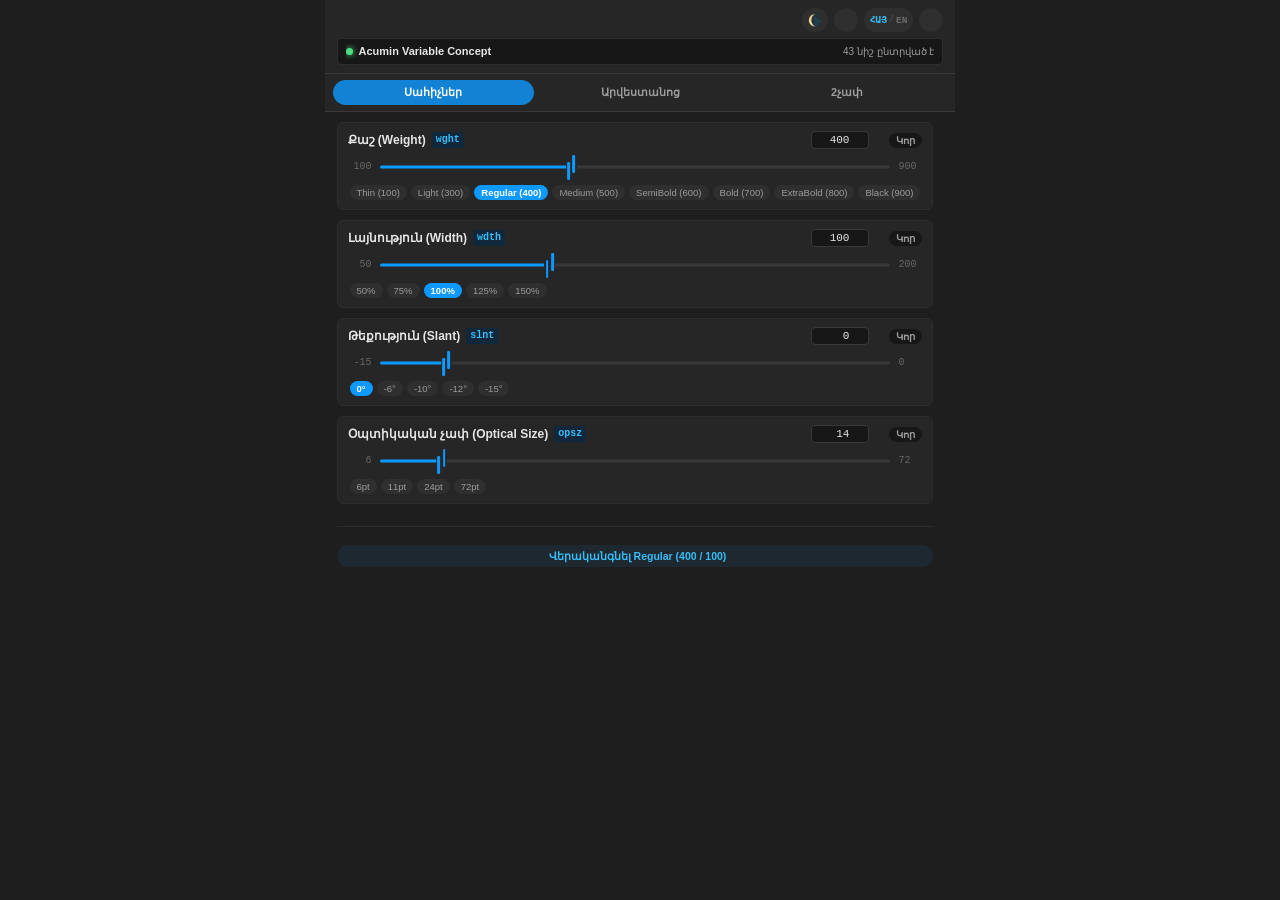
==== index.html @ 8e74906f "feat(header, shutters): remove Variable Controller title and badge, add smooth checkbox shutter hidi" ====
<!DOCTYPE html>
<html lang="en">
<head>
    <meta charset="UTF-8">
    <meta name="viewport" content="width=device-width, initial-scale=1.0">
    <title>Variable Font &amp; Design Space Controller</title>
    <!-- HD Icons Stylesheet -->
    <link rel="stylesheet" href="https://api.hakobian.am/libs/v1/icons/style.css">
    <!-- Components Design System Stylesheet (https://api.hakobian.am/libs/v1/components/style.css) -->
    <link rel="stylesheet" href="https://api.hakobian.am/libs/v1/components/style.css">
    <link rel="stylesheet" href="css/components.css">
    <link rel="stylesheet" href="css/styles.css">
    <link rel="stylesheet" href="css/figma-theme.css">
</head>
<body>
    <div class="app-container">
        <!-- Panel Header & Active Selection Strip -->
        <header class="panel-header">
            <div class="header-top-row">
                <div class="header-actions">
                    <button type="button" id="btn-window-menu" class="btn-window-menu" style="display:none;" title="Կառավարել փեղկերը / Manage Shutters">
                        <span id="window-menu-text">Փեղկեր</span>
                    </button>
                    <!-- Window Panels Dropdown -->
                    <div id="window-menu-dropdown" class="window-menu-dropdown" style="display:none;">
                        <div class="window-menu-header">
                            <span id="window-menu-heading">Փեղկեր</span>
                        </div>
                        <div class="window-menu-items" id="window-menu-items"></div>
                        <div class="window-menu-footer">
                            <button type="button" id="btn-restart-tour" class="btn-restart-tour"><i class="hd-icon hd-icon-info"></i> Ուսուցում</button>
                            <button type="button" id="btn-reset-layout" class="btn-reset-layout"><i class="hd-icon hd-icon-undo-arrow"></i> Վերականգնել Դիրքերը</button>
                        </div>
                    </div>
                    <button type="button" id="btn-theme-toggle" class="btn-theme-toggle" title="Փոխել ոճը (Սև/Սպիտակ/Auto) / Switch Theme">
                        <span class="theme-opt-icon"><i class="hd-icon hd-icon-eye"></i></span>
                    </button>
                    <button type="button" id="btn-header-update" class="btn-icon" title="Check for Updates (GitHub)">
                        <i class="hd-icon hd-icon-download"></i>
                        <span id="update-nav-badge" class="update-nav-badge" style="display:none;"></span>
                    </button>
                    <button type="button" id="btn-lang-toggle" class="btn-lang-toggle" title="Փոխել լեզուն / Switch Language">
                        <span class="lang-opt" id="lang-opt-hy">ՀԱՅ</span>
                        <span class="lang-sep">/</span>
                        <span class="lang-opt" id="lang-opt-en">EN</span>
                    </button>
                    <button type="button" id="btn-sync-selection" class="btn-icon" title="Refresh Selection from Illustrator">
                        <i class="hd-icon hd-icon-redo-arrow"></i>
                    </button>
                </div>
            </div>
            <div class="selection-status-strip">
                <div class="status-left">
                    <span id="status-indicator" class="status-dot"></span>
                    <span id="selection-name" class="selection-name">Acumin Variable Concept</span>
                </div>
                <span id="selection-meta" class="selection-meta">1 Text Frame (16 Chars)</span>
            </div>
        </header>

        <!-- Mode Navigation Tabs -->
        <nav class="mode-tabs" id="mode-tabs">
            <div class="tab-indicator-pill" id="tab-indicator-pill"></div>
            <button type="button" class="tab-btn active" data-mode="slider" id="tab-btn-slider">Սահիչներ</button>
            <button type="button" class="tab-btn" data-mode="graph" id="tab-btn-graph">Արվեստանոց</button>
            <button type="button" class="tab-btn" data-mode="designSpace" id="tab-btn-designSpace">2չափ</button>
        </nav>

        <!-- Modes Viewport -->
        <main class="modes-viewport">
            <!-- Mode 1: Sliders Pane with Inline Individual Curves -->
            <section id="pane-slider" class="mode-pane active">
                <div id="slider-controls-container"></div>
            </section>

            <!-- Mode 2: Dedicated Graph Studio Pane -->
            <section id="pane-graph" class="mode-pane">
                <div id="graph-controls-container"></div>
            </section>

            <!-- Mode 3: 2D Design Space Pane -->
            <section id="pane-design-space" class="mode-pane">
                <div id="design-space-container"></div>
            </section>
        </main>
    </div>

    <!-- Reusable Confirmation Dialog Modal -->
    <div id="app-modal-overlay" class="app-modal-overlay" style="display:none;">
        <div class="app-modal-dialog">
            <div class="app-modal-header">
                <span id="app-modal-title" class="app-modal-title">Confirm</span>
                <button type="button" id="app-modal-close" class="app-modal-close-btn"><i class="hd-icon hd-icon-close"></i></button>
            </div>
            <div class="app-modal-body">
                <p id="app-modal-message" class="app-modal-message"></p>
            </div>
            <div class="app-modal-footer">
                <button type="button" id="app-modal-cancel" class="btn-modal-cancel">Cancel</button>
                <button type="button" id="app-modal-confirm" class="btn-modal-confirm">Delete</button>
            </div>
        </div>
    </div>

    <!-- GitHub Update Modal Dialog -->
    <div id="update-modal-overlay" class="app-modal-overlay" style="display:none;">
        <div class="app-modal-dialog update-modal-dialog">
            <div class="app-modal-header">
                <div class="modal-title-wrap">
                    <i class="hd-icon hd-icon-download"></i>
                    <span id="update-modal-title" class="app-modal-title">Խրվակի Թարմացումներ</span>
                </div>
                <button type="button" id="btn-update-modal-close" class="app-modal-close-btn" title="Փակել"><i class="hd-icon hd-icon-close"></i></button>
            </div>
            <div class="app-modal-body">
                <div class="update-version-row">
                    <div class="version-block">
                        <span class="version-label" id="lbl-update-current">Ընթացիկ՝</span>
                        <span class="version-badge current-ver" id="update-current-version-badge">v2.1.0</span>
                    </div>
                    <div class="version-block">
                        <span class="version-label" id="lbl-update-latest">Վերջինը՝</span>
                        <span class="version-badge latest-ver" id="update-latest-version-badge">Ստուգվում է...</span>
                    </div>
                </div>

                <div id="update-status-msg" class="update-status-msg">
                    <span>Ստուգվում են թարմացումները...</span>
                </div>

                <div id="update-release-notes" class="update-release-notes" style="display:none;"></div>
            </div>
            <div class="app-modal-footer">
                <div id="update-actions-container" class="update-actions-container"></div>
            </div>
        </div>
    </div>

    <!-- Studio First-Time Welcome Modal -->
    <div id="studio-welcome-overlay" class="studio-welcome-overlay" style="display:none;">
        <div class="studio-welcome-card">
            <button type="button" id="btn-welcome-close" class="welcome-close-btn" title="Փակել"><i class="hd-icon hd-icon-close"></i></button>
            <div class="welcome-badge-icon"><i class="hd-icon hd-icon-star"></i></div>
            <h2 id="studio-welcome-title" class="welcome-title">Բարի գալուստ Արվեստանոց</h2>
            <p id="studio-welcome-desc" class="welcome-description">
                Այստեղ կարող եք ստեղծել և կառավարել տառատեսակի բազմառանցքային կորեր, բաշխել փոփոխականությունը տառերի կամ առարկաների վրա, ստեղծել preset-ներ և պանակներ։
            </p>
            <div class="welcome-actions">
                <button type="button" id="btn-welcome-start-tour" class="btn-welcome-primary"><i class="hd-icon hd-icon-check"></i> <span id="welcome-start-tour-text">Սկսել ուսուցումը</span></button>
                <button type="button" id="btn-welcome-start-without-tour" class="btn-welcome-secondary">Սկսել առանց ուսուցման</button>
            </div>
        </div>
    </div>

    <!-- Interactive Tour Guide Overlay & Bubble -->
    <div id="studio-tour-overlay" class="studio-tour-overlay" style="display:none;"></div>
    <div id="studio-tour-bubble" class="studio-tour-bubble" style="display:none;">
        <div class="tour-bubble-header">
            <span id="tour-step-counter" class="tour-step-counter">Քայլ 1 / 7</span>
            <button type="button" id="tour-btn-close" class="tour-bubble-close" title="Փակել"><i class="hd-icon hd-icon-close"></i></button>
        </div>
        <div class="tour-bubble-content">
            <h3 id="tour-step-title" class="tour-step-title">1. Կորերի Շերտեր</h3>
            <p id="tour-step-desc" class="tour-step-desc"></p>
        </div>
        <div class="tour-bubble-footer">
            <button type="button" id="tour-btn-skip" class="btn-tour-skip">Բաց թողնել</button>
            <div class="tour-nav-group">
                <button type="button" id="tour-btn-prev" class="btn-tour-nav" disabled><i class="hd-icon hd-icon-arrow-left"></i> <span id="tour-prev-text">Հետ</span></button>
                <button type="button" id="tour-btn-next" class="btn-tour-nav btn-tour-next"><span id="tour-next-text">Հաջորդ</span> <i class="hd-icon hd-icon-arrow-right"></i></button>
            </div>
        </div>
    </div>

    <!-- Scripts -->
    <script src="js/lib/CSInterface.js"></script>
    <!-- Components Scripts (https://api.hakobian.am/libs/v1/components/script.js) -->
    <script src="https://api.hakobian.am/libs/v1/components/script.js"></script>
    <script src="js/lib/components.js"></script>
    <script src="js/bridge.js"></script>
    <script src="js/themeManager.js"></script>
    <script src="js/i18n.js"></script>
    <script src="js/updateManager.js"></script>
    <script src="js/modes/sliderMode.js"></script>
    <script src="js/modes/graphMode.js"></script>
    <script src="js/modes/designSpaceMode.js"></script>
    <script src="js/tourGuide.js"></script>
    <script src="js/app.js"></script>
</body>
</html>
---- css/components.css ----
*, ::before, ::after {
  box-sizing: border-box;
}

:root {
  --hue: 182;

  /* Saturation & Lightness configurations */
  --primary-sat: 40%;
  --primary-lit: 36%;
  --text-sat: 20%;
  --text-lit: 35%;
  --inactive-sat: 30%;
  --inactive-lit: 64%;

  /* Theme & Border style variables */
  --primary-color: hsl(var(--hue), var(--primary-sat), var(--primary-lit)); 
  --text-color: hsl(var(--hue), var(--text-sat), var(--text-lit));    
  --inactive-color: hsl(var(--hue), var(--inactive-sat), var(--inactive-lit));
  --check-color: hsl(var(--hue), var(--text-sat), var(--text-lit));
  --line-thickness: 3px;   
  --border-radius: calc(120px * 0.13);     
  --scrollbar-size: 16px;

  /* Typography variables */
  --font-size: 8pt;         
  --font-weight: 600;
  --letter-spacing: 0;
  --line-height: 1.4;       /* default line-height */
  --input-padding-y: 4px;   /* padding to prevent letter clipping */
  
  /* Layout variables */
  --wrapper-padding: 12px;
  --wrapper-width: 710px;
  --wrapper-height: 60px;
  
  /* Border Gaps offsets */
  --border-top-right-gap: calc(var(--wrapper-height, 60px) * 0.2);
  --border-top-right-gap-1: calc(var(--wrapper-height, 60px) * 0.1);
  --border-left-bottom-gap: calc(var(--wrapper-height, 60px) * 0.1);

  /* Cursor default offsets (when unfocused) */
  --left-cursor-left: var(--line-thickness);
  --left-cursor-top-unfocused: calc(var(--wrapper-height, 60px) * -0.20);
  --left-cursor-bottom-unfocused: auto;
  --left-cursor-height-unfocused: calc(100% * 0.9);

  --right-cursor-right: var(--line-thickness);
  --right-cursor-top-unfocused: auto;
  --right-cursor-bottom-unfocused: calc(var(--wrapper-height, 60px) * -0.20);
  --right-cursor-height-unfocused: calc(100% * 0.9);

  --active-cursor-left: calc(var(--line-thickness) + 2px);

  /* Cursor style configurations when focused */
  --focused-cursor-width: calc(var(--line-thickness) * 0.6);
  --font-size-cursor: 8pt;
  --focused-cursor-height: var(--font-size-cursor);
  --focused-cursor-textarea-height: var(--font-size-cursor);
  --focused-cursor-top-focused: calc(10% * 0.8);
  --focused-cursor-bottom-focused: 20%; /* only for input */
  --cursor-padding: 6px;                /* space between text and cursor in input */

  /* Slider specific variables */
  --slider-bg-color: #ffffff;           /* default background color to mask the track behind the handle */
  --line-thickness-inactive: calc(var(--line-thickness) * 0.5);
  --handle-width: var(--line-thickness);
  --handle-height: calc(var(--wrapper-height, 60px) * 0.66);
  --handle-gap: 4px;
  --handle-offset: 4px; /* vertical offset */

  /* Resize limits variables (only for textarea) */
  --resize-min-width: 300px;
  --resize-max-width: 1200px;
  --resize-min-height: 150px;
  --resize-max-height: 800px;

  /* Animation speeds */
  --transition-duration-left: 0.4s;
  --transition-duration-top-bottom: 0.4s;
}

/* Base styles for custom components to prevent size collapse before JS/CSS initializes */
hd-input,
hd-textarea,
hd-button,
hd-slider,
hd-checkbox,
hd-radio,
hd-switch,
hd-scrollbar,
hd-select,
hd-color-panel,
hd-color-picker {
  display: inline-block;
  min-width: 0;
  min-height: 0;
}

body {
  background-color: #ffffff;
  display: flex;
  flex-direction: column;    /* Դասավորում ենք էլեմենտները սյունակով */
  justify-content: center;   /* Ուղղահայաց կենտրոնացում (քանի որ flex-direction-ը column է) */
  align-items: center;       /* Հորիզոնական կենտրոնացում */
  min-height: 100vh;
  box-sizing: border-box;
  margin: 0;
  font-family: Calibri, sans-serif;
  gap: 30px;                 /* Էլեմենտների միջև հեռավորությունը */
}

/* Հիմնական Wrapper-ը */
hd-input.custom-input-wrapper,
hd-textarea.custom-input-wrapper,
.custom-input-wrapper {
  position: relative;
  display: inline-flex !important;
  align-items: center; /* Ուղղահայաց կենտրոնացում երեխաների համար */
  padding: var(--wrapper-padding); 
  background: transparent;
  z-index: 1;
  border: var(--line-thickness) solid transparent;
  width: var(--wrapper-width, 100%) !important;
  max-width: 100%;
  height: var(--wrapper-height);
  box-sizing: border-box;
  font-size: var(--font-size);
  font-weight: var(--font-weight);
  letter-spacing: var(--letter-spacing);
  line-height: var(--line-height);
}

/* Կլորացված եզրագծերի սեգմենտներ */
.border-segment {
  position: absolute;
  box-sizing: border-box;
  pointer-events: none;
  z-index: -1;
}

.border-left-bottom {
  top: calc(var(--line-thickness) * -0.5);
  left: calc(var(--line-thickness) * -1);
  bottom: calc(var(--line-thickness) * -0.5);
  right: var(--border-left-bottom-gap);
  border-left: var(--line-thickness) solid var(--primary-color);
  border-bottom: var(--line-thickness) solid var(--primary-color);
  border-bottom-left-radius: var(--border-radius);
}

/* Կլոր ծայրեր ձախ/ներքևի եզրագծի համար */
.border-left-bottom::before {
  content: "";
  position: absolute;
  top: 0;
  left: calc(var(--line-thickness) * -1);
  transform: translateY(-50%);
  width: var(--line-thickness);
  height: var(--line-thickness);
  background-color: var(--primary-color);
  border-radius: 50%;
}

.border-left-bottom::after {
  content: "";
  position: absolute;
  bottom: calc(var(--line-thickness) * -1);
  right: 0;
  transform: translateX(50%);
  width: var(--line-thickness);
  height: var(--line-thickness);
  background-color: var(--primary-color);
  border-radius: 50%;
}

.border-top-right {
  top: calc(var(--line-thickness) * -1);
  left: var(--border-top-right-gap);
  bottom: 0;
  right: calc(var(--line-thickness) * -1);
  border-top: var(--line-thickness) solid var(--primary-color);
  border-right: var(--line-thickness) solid var(--primary-color);
  border-top-right-radius: var(--border-radius);
}

/* Կլոր ծայրեր վերևի/աջ եզրագծի համար */
.border-top-right::before {
  content: "";
  position: absolute;
  top: calc(var(--line-thickness) * -1);
  left: 0;
  transform: translateX(-50%);
  width: var(--line-thickness);
  height: var(--line-thickness);
  background-color: var(--primary-color);
  border-radius: 50%;
}

.border-top-right::after {
  content: "";
  position: absolute;
  bottom: 0;
  right: calc(var(--line-thickness) * -1);
  transform: translateY(50%);
  width: var(--line-thickness);
  height: var(--line-thickness);
  background-color: var(--primary-color);
  border-radius: 50%;
}

.input-style-base {
  font-size: inherit;         
  font-weight: inherit;
  letter-spacing: inherit;
  font-family: inherit; 
  line-height: inherit;
}

/* Բուն Input դաշտը */
.custom-input-wrapper input {
  position: relative;
  z-index: 1;
  border: none;
  outline: none;
  background: transparent;
  color: var(--text-color);
  padding: 0;
  margin: 0;
  caret-color: transparent; 
  width: 100%; 
  height: auto;
  line-height: normal;
  box-sizing: border-box;
  user-select: text;
  -webkit-user-select: text;
}

/* Բուն Textarea դաշտը */
.custom-input-wrapper textarea {
  position: relative;
  z-index: 1;
  border: none;
  outline: none;
  background: transparent;
  color: var(--text-color);
  padding: var(--input-padding-y) 0;
  margin: 0;
  caret-color: transparent; 
  width: 100%; 
  height: 100%;
  line-height: var(--line-height);
  box-sizing: border-box;
  resize: none;
  overflow: auto;
  user-select: text;
  -webkit-user-select: text;
}

.custom-input-wrapper input::placeholder,
.custom-input-wrapper textarea::placeholder {
  color: var(--text-color);
  opacity: 1;
}

/* Չափիչ տարրեր */
.text-measurer {
  position: absolute;
  visibility: hidden;
  white-space: pre;
  left: var(--wrapper-padding); 
  padding: 0;
  margin: 0;
  pointer-events: none;
}

.textarea-mirror {
  position: absolute;
  visibility: hidden;
  white-space: pre-wrap;
  word-wrap: break-word;
  left: var(--wrapper-padding); 
  top: var(--wrapper-padding);
  padding: var(--input-padding-y) 0;
  margin: 0;
  pointer-events: none;
  box-sizing: border-box;
}

/* Աջ կողմի անշարժ ուղղահայաց գիծը */
.fake-vertical-cur {
  position: absolute;
  right: var(--right-cursor-right);
  bottom: var(--right-cursor-bottom-unfocused);
  width: var(--line-thickness);
  height: var(--right-cursor-height-unfocused);
  max-height: 45px;
  background-color: var(--primary-color);
  border-radius: var(--border-radius);
  z-index: 2;
  pointer-events: none;
  /* Սահուն անիմացիա բռնակի դիրքի և բարձրության համար */
  transition: bottom 0.4s cubic-bezier(0.99, -0.67, 0.04, 1.67),
              height 0.4s cubic-bezier(0.99, -0.67, 0.04, 1.67),
              opacity 0.4s cubic-bezier(0.99, -0.67, 0.04, 1.67);
}

/* Resize հնարավորություն աջ կուրսորի համար */
.custom-input-wrapper.resizable-wrapper .fake-vertical-cur {
  cursor: se-resize;
  pointer-events: auto;
  user-select: none;
  touch-action: none;
}

/* Շարժվող ձախ անկախ գիծը (որը դառնում է կուրսոր) */
.fake-cursor {
  position: absolute;
  left: var(--left-cursor-left); 
  top: var(--left-cursor-top-unfocused); 
  bottom: var(--left-cursor-bottom-unfocused); 
  width: var(--line-thickness);
  height: var(--left-cursor-height-unfocused);
  max-height: 45px;
  background-color: var(--primary-color);
  border-radius: var(--border-radius);
  z-index: 3;
  pointer-events: none;
  transform: translateY(0);

  /* Սահուն անիմացիա */
  transition: left 0.4s cubic-bezier(0.99, -0.67, 0.04, 1.67), 
              top 0.4s cubic-bezier(0.99, -0.67, 0.04, 1.67), 
              bottom 0.4s cubic-bezier(0.99, -0.67, 0.04, 1.67),
              height 0.4s cubic-bezier(0.99, -0.67, 0.04, 1.67),
              transform 0.4s cubic-bezier(0.99, -0.67, 0.04, 1.67),
              opacity 0.4s cubic-bezier(0.99, -0.67, 0.04, 1.67);
}

/* Գրելու ընթացքում անջատում ենք կուրսորի անիմացիաները/transition-ը */
.custom-input-wrapper.is-typing .fake-cursor {
  transition: none !important;
}

/* Կուրսորի թարթելը և չափերը ֆոկուսի ժամանակ (Input) */
.custom-input-wrapper input:focus ~ .fake-cursor {
  top: 50%;
  bottom: auto;
  transform: translateY(-50%);
  height: var(--font-size-cursor);
  width: var(--focused-cursor-width);
  max-height: none;
  animation: blink 0.8s infinite steps(2, start);
}

/* Կուրսորի թարթելը և չափերը ֆոկուսի ժամանակ (Textarea) */
.custom-input-wrapper textarea:focus ~ .fake-cursor {
  height: var(--font-size-cursor);
  width: var(--focused-cursor-width);
  max-height: none;
  animation: blink 0.8s infinite steps(2, start);
}

@keyframes blink {
  to { visibility: hidden; }
}

/* Գեղեցիկ scrollbar textarea-ի համար */
.custom-input-wrapper textarea::-webkit-scrollbar {
  width: 8px;
}
.custom-input-wrapper textarea::-webkit-scrollbar-track {
  background: transparent;
}
.custom-input-wrapper textarea::-webkit-scrollbar-thumb {
  background-color: var(--text-color);
  border-radius: 4px;
  border: 2px solid transparent;
}

/* ==========================================
   ՍԱՀՆԱԿԻ (SLIDER) ՈՃԵՐԸ
   ========================================== */
hd-slider.custom-slider-wrapper,
.custom-slider-wrapper {
  --line-thickness: 3px;
  --line-thickness-inactive: 3px;
  --handle-width: 2.5px;
  --handle-height: 20px;
  --wrapper-width: 100%;
  --slider-percentage: 50%;
  --gap-offset: calc(var(--handle-width, 5px) + var(--handle-gap, 4px) / 2 + 2px);

  position: relative;
  display: inline-flex !important;
  align-items: center;
  width: var(--wrapper-width, 100%) !important;
  max-width: 100%;
  height: var(--wrapper-height, 60px); /* Բավարար բարձրություն կուրսոր-բռնակների համար */
  box-sizing: border-box;
}

.custom-slider-wrapper .real-slider {
  position: absolute;
  left: 0;
  width: 100%;
  height: 100%;
  opacity: 0;
  cursor: pointer;
  z-index: 10;
  margin: 0;
}

.custom-slider-wrapper .slider-track {
  position: absolute;
  left: 0;
  right: 0;
  top: 50%;
  height: 0;
  display: flex;
  align-items: center;
  pointer-events: none;
  z-index: 1;
}

.custom-slider-wrapper .track-active {
  position: absolute;
  left: 0;
  top: 0;
  height: calc(var(--line-thickness, 3px) * 3);
  background-color: var(--primary-color, #254d4e);
  transform: translateY(-50%);
  border-radius: 9999px 0 0 9999px;
  width: calc(var(--slider-percentage, 50%) - var(--gap-offset));
}

.custom-slider-wrapper .track-inactive {
  position: absolute;
  right: 0;
  top: 0;
  height: var(--line-thickness-inactive, 4px);
  background-color: var(--inactive-color, #7b9191);
  transform: translateY(-50%);
  border-radius: 0 9999px 9999px 0;
  left: calc(var(--slider-percentage, 50%) + var(--gap-offset));
}

.custom-slider-wrapper .slider-handle {
  position: absolute;
  top: 50%;
  width: calc(var(--handle-width, 5px) * 1.5 + var(--handle-gap, 4px));
  height: var(--handle-height, 40px);
  background-color: transparent;
  transform: translate(-50%, -50%);
  pointer-events: none;
  z-index: 2;
  left: var(--slider-percentage, 50%);
}

/* Սահուն անցում սլայդերի վրա կտտացնելու ժամանակ */
.custom-slider-wrapper.smooth-transition .track-active {
  transition: width 0.4s cubic-bezier(0.99, -0.67, 0.04, 1.67);
}
.custom-slider-wrapper.smooth-transition .track-inactive {
  transition: left 0.4s cubic-bezier(0.99, -0.67, 0.04, 1.67);
}
.custom-slider-wrapper.smooth-transition .slider-handle {
  transition: left 0.4s cubic-bezier(0.99, -0.67, 0.04, 1.67);
}

.custom-slider-wrapper .handle-line {
  position: absolute;
  width: var(--handle-width, 5px);
  height: var(--handle-height, 40px);
  background-color: var(--primary-color, #254d4e);
  border-radius: calc(var(--handle-width, 5px) / 2);
  transform: translateY(-50%);
  /* Սահուն անցում գծերի դիրքափոխության համար */
  transition: top 0.4s cubic-bezier(0.99, -0.67, 0.04, 1.67), opacity 0.4s cubic-bezier(0.99, -0.67, 0.04, 1.67);
}

.custom-slider-wrapper .handle-left {
  left: 0;
  top: calc(50% + var(--handle-offset, 4px));
}

.custom-slider-wrapper .handle-right {
  right: 0;
  top: calc(50% - var(--handle-offset, 4px));
}

/* Բռնվելու (active) ժամանակ ձախ և աջ գծերը սահուն տեղերով փոխվում են (ձախը բարձրանում է, աջը՝ իջնում) */
.custom-slider-wrapper .real-slider:active ~ .slider-handle .handle-left {
  top: calc(50% - var(--handle-offset, 4px));
}

.custom-slider-wrapper .real-slider:active ~ .slider-handle .handle-right {
  top: calc(50% + var(--handle-offset, 4px));
}

/* ==========================================
   ԿՈՃԱԿԻ (BUTTON) ՈՃԵՐԸ
   ========================================== */
hd-button.custom-button-wrapper,
.custom-button-wrapper {
  position: relative;
  display: inline-flex;
  align-items: center;
  justify-content: center;
  padding: var(--wrapper-padding, 12px 30px); 
  background-color: var(--primary-color, #254d4e);
  border-top-right-radius: calc(var(--border-radius) - var(--line-thickness, 5px));
  border-bottom-left-radius: calc(var(--border-radius) - var(--line-thickness, 5px));
  z-index: 1;
  border: var(--line-thickness, 5px) solid transparent;
  width: var(--wrapper-width, auto);
  max-width: 100%;
  height: var(--wrapper-height, 60px);
  box-sizing: border-box;
  cursor: pointer;
  outline: none;
  user-select: none;
  /* Typography */
  font-size: var(--font-size);         
  font-weight: var(--font-weight, 700);
  letter-spacing: var(--letter-spacing, 4px);
  font-family: inherit;
  color: var(--primary-contrast-color, #ffffff);
  text-transform: uppercase;
  transition: color 0.4s cubic-bezier(0.99, -0.67, 0.04, 1.67), background-color 0.4s cubic-bezier(0.99, -0.67, 0.04, 1.67), opacity 0.4s cubic-bezier(0.99, -0.67, 0.04, 1.67);
}

/* Կոճակի սեգմենտների կլորակների (after և before) հեռացում */
.custom-button-wrapper .border-left-bottom::before,
.custom-button-wrapper .border-left-bottom::after,
.custom-button-wrapper .border-top-right::before,
.custom-button-wrapper .border-top-right::after {
  display: none;
}

/* Կոճակի տեքստի գույնի փոփոխություն hover-ի ժամանակ */
.custom-button-wrapper:hover {
  color: var(--primary-contrast-color, #ffffff);
  opacity: 0.9;
}

/* Ձախ և աջ կուրսորների ոճերը կոճակի համար (սպիտակ ֆոն, 3px եզրագիծ նույն ֆոնի գույնով) */
.custom-button-wrapper .fake-cursor,
.custom-button-wrapper .fake-vertical-cur {
  background-color: #ffffff;
  border: 3px solid var(--primary-color, #254d4e);
  box-sizing: border-box;
  width: calc(var(--line-thickness) + 6px);
  transition: all 0.4s cubic-bezier(0.99, -0.67, 0.04, 1.67), opacity 0.4s cubic-bezier(0.99, -0.67, 0.04, 1.67);
}

.custom-button-wrapper .fake-cursor {
  left: calc(var(--left-cursor-left) - 3px);
}

.custom-button-wrapper .fake-vertical-cur {
  right: calc(var(--right-cursor-right) - 3px);
}

/* Hover անիմացիա բռնակների համար (տեղերով սահուն փոխվում են) */
.custom-button-wrapper:hover .fake-cursor {
  top: calc(50% - (var(--left-cursor-height-unfocused, 54px) / 2) + calc(var(--wrapper-height, 60px) * 0.25)); /* իջնում է ներքև */
}

.custom-button-wrapper:hover .fake-vertical-cur {
  bottom: calc(50% - (var(--right-cursor-height-unfocused, 54px) / 2) + calc(var(--wrapper-height, 60px) * 0.25)); /* բարձրանում է վերև */
}

/* Click (active) անիմացիա - կուրսորները սեղմվում են (կրճատվում են սահուն) */
.custom-button-wrapper:active .fake-cursor {
  height: calc(var(--wrapper-height, 60px) * 0.36);
  top: calc(50% - calc(var(--wrapper-height, 60px) * 0.18));
}

.custom-button-wrapper:active .fake-vertical-cur {
  height: calc(var(--wrapper-height, 60px) * 0.36);
  bottom: calc(50% - calc(var(--wrapper-height, 60px) * 0.18));
}

/* ==========================================
   CHECKBOX & RADIO ՈՃԵՐԸ
   ========================================== */
hd-checkbox.custom-checkbox-wrapper,
.custom-checkbox-wrapper,
hd-radio.custom-radio-wrapper,
.custom-radio-wrapper {
  display: inline-flex;
  align-items: center;
  cursor: pointer;
  user-select: none;
  font-family: inherit;
  font-size: var(--font-size);
  font-weight: var(--font-weight, 500);
  color: var(--text-color, #647c7c);
  gap: 12px;
  border: none;
  box-sizing: border-box;
}

/* Թաքնվում են բուն inputs-ը */
.custom-checkbox-wrapper .real-checkbox,
.custom-radio-wrapper .real-radio {
  position: absolute;
  opacity: 0;
  width: 0;
  height: 0;
}

/* ------------------------------------------
   CHECKBOX
   ------------------------------------------ */
.custom-checkbox-wrapper .checkbox-box {
  position: relative;
  display: inline-block;
  width: var(--checkbox-size, 36px);
  height: var(--checkbox-size, 36px);
  border: var(--line-thickness, 5px) solid var(--primary-color, #254d4e);
  border-radius: calc(var(--checkbox-size, 36px) * 0.22);
  box-sizing: border-box;
  background: transparent;
  transition: border-color 0.4s cubic-bezier(0.99, -0.67, 0.04, 1.67), opacity 0.4s cubic-bezier(0.99, -0.67, 0.04, 1.67);
}

.custom-checkbox-wrapper .checkmark-line {
  position: absolute;
  width: var(--line-thickness, 5px);
  background-color: var(--check-color, #647c7c);
  border-radius: calc(var(--line-thickness, 5px) / 2);
  /* opacity: 0; */
  transform-origin: top center;
}

/* Ձախ թեք գիծը */
.custom-checkbox-wrapper .check-left {
  left: calc(var(--checkbox-size, 36px) * 0.1 - var(--line-thickness, 5px) / 2);
  top: calc(var(--checkbox-size, 36px) * 0.2);
  height: calc(var(--checkbox-size, 36px) * 0.35);
  transform: rotate(-45deg) scaleY(0);
  transition: transform 0.4s cubic-bezier(0.99, -0.67, 0.04, 1.67), opacity 0.4s cubic-bezier(0.99, -0.67, 0.04, 1.67);
  transition-delay: 0.2s; /* Wait for right line to shrink (0.2s) when unchecking */
}

/* Աջ թեք գիծը */
.custom-checkbox-wrapper .check-right {
  left: calc(var(--checkbox-size, 36px) * 0.36 - var(--line-thickness, 5px) / 2);
  top: calc(var(--checkbox-size, 36px) * 0.61);
  height: calc(var(--checkbox-size, 36px) * 1.05);
  transform: rotate(-135deg) scaleY(0);
  transition: transform 0.4s cubic-bezier(0.99, -0.67, 0.04, 1.67), opacity 0.4s cubic-bezier(0.99, -0.67, 0.04, 1.67);
  transition-delay: 0s; /* Shrink immediately when unchecking */
}

/* Checked վիճակում ակտիվացնում ենք նշանը */
.custom-checkbox-wrapper .real-checkbox:checked ~ .checkbox-box .checkmark-line {
  opacity: 1;
}

.custom-checkbox-wrapper .real-checkbox:checked ~ .checkbox-box .check-left {
  transform: rotate(-45deg) scaleY(1);
  transition-delay: 0s; /* Draw immediately when checking */
}

.custom-checkbox-wrapper .real-checkbox:checked ~ .checkbox-box .check-right {
  transform: rotate(-135deg) scaleY(1);
  transition-delay: 0.12s; /* Wait for left line to draw (0.12s) when checking */
}

/* ------------------------------------------
   RADIO BUTTON
   ------------------------------------------ */
.custom-radio-wrapper .radio-circle {
  position: relative;
  display: inline-block;
  width: var(--radio-size, 36px);
  height: var(--radio-size, 36px);
  border: var(--line-thickness, 5px) solid var(--primary-color, #254d4e);
  border-radius: 50%;
  box-sizing: border-box;
  background: transparent;
  transition: border-color 0.4s cubic-bezier(0.99, -0.67, 0.04, 1.67), opacity 0.4s cubic-bezier(0.99, -0.67, 0.04, 1.67);
}

.custom-radio-wrapper .radio-inner-dot {
  position: absolute;
  left: 50%;
  top: 50%;
  width: calc(var(--radio-size, 36px) * 0.5);
  height: calc(var(--radio-size, 36px) * 0.5);
  background-color: var(--check-color, #647c7c);
  border-radius: 50%;
  transform: translate(-50%, -50%) scale(0);
  opacity: 0;
  transition: opacity 0.4s cubic-bezier(0.99, -0.67, 0.04, 1.67), 
              transform 0.4s cubic-bezier(0.99, -0.67, 0.04, 1.67);
}

/* Checked վիճակում ակտիվացնում ենք կետը */
.custom-radio-wrapper .real-radio:checked ~ .radio-circle .radio-inner-dot {
  opacity: 1;
  transform: translate(-50%, -50%) scale(1);
}

/* ==========================================
   SCROLLBAR ՈՃԵՐԸ (GLOBAL CUSTOM SCROLLBAR)
   ========================================== */
/* Սքրոլվող կաղապարի համար */
hd-scrollbar.custom-scrollbar-wrapper,
.custom-scrollbar-wrapper {
  overflow: auto;
  border: none;
  box-sizing: border-box;
}

/* Firefox-ի համար գլոբալ */
* {
  scrollbar-color: var(--primary-color, #254d4e) transparent;
  scrollbar-width: thin;
}

/* Chrome, Edge, Safari (Webkit) համար գլոբալ */
::-webkit-scrollbar {
  width: var(--scrollbar-size, 16px);
  height: var(--scrollbar-size, 16px);
  display: block; /* Երբեք չթաքցնել սքրոլբարը */
}

::-webkit-scrollbar-track {
  background: linear-gradient(
    to right,
    transparent calc(50% - var(--line-thickness, 4px) / 2),
    var(--inactive-color, #7b9191) calc(50% - var(--line-thickness, 4px) / 2),
    var(--inactive-color, #7b9191) calc(50% + var(--line-thickness, 4px) / 2),
    transparent calc(50% + var(--line-thickness, 4px) / 2)
  );
  border-radius: var(--border-radius, 8px);
}

::-webkit-scrollbar-track:horizontal {
  background: linear-gradient(
    to bottom,
    transparent calc(50% - var(--line-thickness, 4px) / 2),
    var(--inactive-color, #7b9191) calc(50% - var(--line-thickness, 4px) / 2),
    var(--inactive-color, #7b9191) calc(50% + var(--line-thickness, 4px) / 2),
    transparent calc(50% + var(--line-thickness, 4px) / 2)
  );
}

::-webkit-scrollbar-thumb {
  background-color: var(--primary-color, #254d4e);
  border-radius: var(--border-radius, 8px);
  /* Շարժիչի (thumb) լայնությունը սահմանում ենք ճիշտ այնքան, որքան slider-ի բռնակի լայնությունն է (var(--handle-width, 5px)) */
  border: calc((var(--scrollbar-size, 16px) - var(--handle-width, 5px)) / 2) solid transparent;
  background-clip: padding-box;
}

::-webkit-scrollbar-thumb:hover {
  background-color: var(--text-color, #647c7c);
}

::-webkit-scrollbar-thumb:active {
  background-color: var(--primary-color, #254d4e);
  /* Սեղմելիս thumb-ը դառնում է ավելի հաստ (border-ը փոքրանում է՝ դարձնելով շարժիչը 8px) */
  border-width: calc((var(--scrollbar-size, 16px) - (var(--handle-width, 5px) + 3px)) / 2);
}

/* ==========================================
   SWITCH / TOGGLE ՈՃԵՐԸ
   ========================================== */
hd-switch.custom-switch-wrapper,
.custom-switch-wrapper {
  --switch-width: 80px;
  --switch-height: 40px;
  --border-color: var(--inactive-color, #7b9191);
  --border-top-right-gap: calc(var(--handle-gap, 4px) + var(--line-thickness, 5px) - 3px);
  --border-left-bottom-gap: calc(var(--handle-gap, 4px) + var(--line-thickness, 5px) - 1px);
  --border-radius: calc(120px * 0.13);
  --handle-gap-top: calc(var(--handle-gap, 4px) - 1px);

  display: inline-flex;
  align-items: center;
  cursor: pointer;
  user-select: none;
  font-family: inherit;
  font-size: var(--font-size);
  font-weight: var(--font-weight, 500);
  color: var(--text-color, #647c7c);
  gap: 12px;
  position: relative;
  z-index: 1;
  border: none;
  box-sizing: border-box;
}

.custom-switch-wrapper .real-switch {
  position: absolute;
  opacity: 0;
  width: 0;
  height: 0;
}

hd-switch.custom-switch-wrapper .switch-box,
.custom-switch-wrapper .switch-box {
  position: relative;
  display: inline-block;
  width: var(--switch-width);
  height: var(--switch-height);
  border: var(--line-thickness, 5px) solid transparent;
  box-sizing: border-box;
  background: transparent;
  z-index: 1;
}

/* Գունային վիճակի փոփոխություններ L-ձև եզրագծերի համար */
.custom-switch-wrapper .real-switch:checked ~ .switch-box {
  --border-color: var(--primary-color, #254d4e);
}

.custom-switch-wrapper .border-left-bottom {
  top: calc(var(--line-thickness, 5px) * -0.5);
  border-left-color: var(--border-color);
  border-bottom-color: var(--border-color);
  transition: border-color 0.4s cubic-bezier(0.99, -0.67, 0.04, 1.67), opacity 0.4s cubic-bezier(0.99, -0.67, 0.04, 1.67);
}
.custom-switch-wrapper .border-left-bottom::before,
.custom-switch-wrapper .border-left-bottom::after {
  background-color: var(--border-color);
  transition: background-color 0.25s cubic-bezier(0.25, 1, 0.5, 1);
}

.custom-switch-wrapper .border-top-right {
  bottom: calc(var(--line-thickness, 5px) * -0.1);
  border-top-color: var(--border-color);
  border-right-color: var(--border-color);
  transition: border-color 0.4s cubic-bezier(0.99, -0.67, 0.04, 1.67), opacity 0.4s cubic-bezier(0.99, -0.67, 0.04, 1.67);
}
.custom-switch-wrapper .border-top-right::before,
.custom-switch-wrapper .border-top-right::after {
  background-color: var(--border-color);
  transition: background-color 0.25s cubic-bezier(0.25, 1, 0.5, 1);
}

/* Շարժվող բռնակը (Switch Handle) */
.custom-switch-wrapper .switch-handle {
  position: absolute;
  top: var(--handle-gap-top, calc(var(--handle-gap, 4px) - 1px));
  left: var(--handle-gap, 4px);
  width: calc(var(--switch-height) - var(--line-thickness, 5px) * 2 - var(--handle-gap, 4px) * 2);
  height: calc(var(--switch-height) - var(--line-thickness, 5px) * 2 - var(--handle-gap, 4px) * 2);
  background-color: var(--border-color);
  border-radius: calc(var(--border-radius) - var(--line-thickness, 5px) - var(--handle-gap, 4px));
  transform: translateX(0);
  z-index: 2;
  transition: transform 0.4s cubic-bezier(0.99, -0.67, 0.04, 1.67), 
              background-color 0.4s cubic-bezier(0.99, -0.67, 0.04, 1.67),
              opacity 0.4s cubic-bezier(0.99, -0.67, 0.04, 1.67);
}

.custom-switch-wrapper .real-switch:checked ~ .switch-box .switch-handle {
  transform: translateX(calc(var(--switch-width) - var(--switch-height)));
}

/* Switch-ի ներսի տեքստային պիտակները */
.custom-switch-wrapper .switch-text-on,
.custom-switch-wrapper .switch-text-off {
  position: absolute;
  top: 50%;
  transform: translateY(-50%);
  font-size: calc(var(--switch-height) * 0.28);
  font-weight: 700;
  text-transform: uppercase;
  letter-spacing: 0.5px;
  pointer-events: none;
  z-index: 1;
  transition: opacity 0.4s cubic-bezier(0.99, -0.67, 0.04, 1.67),
              color 0.4s cubic-bezier(0.99, -0.67, 0.04, 1.67);
  line-height: 1;
}

.custom-switch-wrapper .switch-text-on {
  left: 0;
  width: 50%;
  text-align: center;
  padding-left: calc(var(--line-thickness, 5px) + 2px);
  padding-right: 2px;
  box-sizing: border-box;
  color: var(--primary-color, #254d4e);
  opacity: 0;
}

.custom-switch-wrapper .switch-text-off {
  right: 0;
  width: 50%;
  text-align: center;
  padding-right: calc(var(--line-thickness, 5px) + 2px);
  padding-left: 2px;
  box-sizing: border-box;
  color: var(--inactive-color, #7b9191);
  opacity: 1;
}

.custom-switch-wrapper .real-switch:checked ~ .switch-box .switch-text-on {
  opacity: 1;
}

.custom-switch-wrapper .real-switch:checked ~ .switch-box .switch-text-off {
  opacity: 0;
}

/* ----------------------------------------------------
   ՏԵՔՍՏՈՎ ԿՈՃԱԿԻ (HANDLE TEXT) ՈՃԵՐԸ (data-text-mode="handle")
   ---------------------------------------------------- */

/* 1. Pill-ձև բռնակի լայնությունը և դիրքը */
.custom-switch-wrapper[data-text-mode="handle"] .switch-handle {
  width: calc(((var(--switch-width) - var(--line-thickness, 5px) * 2) / 2) - var(--handle-gap, 4px) * 1.5);
}

.custom-switch-wrapper[data-text-mode="handle"] .real-switch:checked ~ .switch-box .switch-handle {
  transform: translateX(calc(((var(--switch-width) - var(--line-thickness, 5px) * 2) / 2) - var(--handle-gap, 4px) * 0.5));
}

/* 2. Բռնակի ներսի տեքստերի ձևավորումը */
.custom-switch-wrapper[data-text-mode="handle"] .switch-handle .switch-handle-text-on,
.custom-switch-wrapper[data-text-mode="handle"] .switch-handle .switch-handle-text-off {
  position: absolute;
  top: 50%;
  left: 50%;
  transform: translate(-50%, -50%);
  font-size: calc(var(--switch-height) * 0.28);
  font-weight: 700;
  text-transform: uppercase;
  letter-spacing: 0.5px;
  color: #ffffff; /* White text inside the active handle */
  pointer-events: none;
  white-space: nowrap;
  transition: opacity 0.4s cubic-bezier(0.99, -0.67, 0.04, 1.67);
  line-height: 1;
}

.custom-switch-wrapper[data-text-mode="handle"] .switch-handle .switch-handle-text-on {
  opacity: 0;
}

.custom-switch-wrapper[data-text-mode="handle"] .switch-handle .switch-handle-text-off {
  opacity: 1;
}

.custom-switch-wrapper[data-text-mode="handle"] .real-switch:checked ~ .switch-box .switch-handle .switch-handle-text-on {
  opacity: 1;
}

.custom-switch-wrapper[data-text-mode="handle"] .real-switch:checked ~ .switch-box .switch-handle .switch-handle-text-off {
  opacity: 0;
}

/* 3. Տակից երևացող (track) տեքստերի ձևավորումը, որոնք միշտ տեսանելի են */
.custom-switch-wrapper[data-text-mode="handle"] .switch-text-on,
.custom-switch-wrapper[data-text-mode="handle"] .switch-text-off {
  color: var(--text-color, #647c7c) !important;
}

.custom-switch-wrapper[data-text-mode="handle"] .real-switch:checked ~ .switch-box .switch-text-on,
.custom-switch-wrapper[data-text-mode="handle"] .real-switch:checked ~ .switch-box .switch-text-off,
.custom-switch-wrapper[data-text-mode="handle"] .switch-text-on,
.custom-switch-wrapper[data-text-mode="handle"] .switch-text-off {
  opacity: 0.6 !important;
}

/* ==========================================
   SEGMENT SELECTOR (TAB SELECT) ՈՃԵՐԸ
   ========================================== */
hd-segment.custom-segment-wrapper,
.custom-segment-wrapper {
  --segment-width: 240px;
  --segment-height: 40px;
  --border-color: var(--inactive-color, #7b9191);
  --border-top-right-gap: calc(var(--handle-gap, 4px) + var(--line-thickness, 5px) - 3px);
  --border-left-bottom-gap: calc(var(--handle-gap, 4px) + var(--line-thickness, 5px) - 1px);
  --border-radius: calc(120px * 0.13);
  --handle-gap-bottom: calc(var(--handle-gap, 4px) + 1px);

  display: inline-flex;
  position: relative;
  width: var(--segment-width);
  height: var(--segment-height);
  box-sizing: border-box;
  cursor: pointer;
  user-select: none;
  font-family: inherit;
  z-index: 1;
}

.custom-segment-wrapper .segment-box {
  position: relative;
  display: flex;
  width: 100%;
  height: 100%;
  border: var(--line-thickness, 5px) solid transparent;
  box-sizing: border-box;
  background: transparent;
  z-index: 1;
}

.custom-segment-wrapper .segment-options {
  display: flex;
  width: 100%;
  height: 100%;
  position: relative;
  z-index: 2;
}

.custom-segment-wrapper .segment-option {
  flex: 1;
  display: flex;
  align-items: center;
  justify-content: center;
  font-size: calc(var(--segment-height) * 0.28);
  font-weight: 700;
  text-transform: uppercase;
  letter-spacing: 0.5px;
  color: var(--inactive-color, #7b9191);
  opacity: 0.7;
  transform: translateY(-1px);
  transition: color 0.4s cubic-bezier(0.99, -0.67, 0.04, 1.67),
              opacity 0.4s cubic-bezier(0.99, -0.67, 0.04, 1.67);
  box-sizing: border-box;
}

.custom-segment-wrapper .segment-option.active {
  color: #ffffff !important;
  opacity: 1 !important;
}

/* Sliding segment handle container (transparent, equal to one option's width) */
.custom-segment-wrapper .segment-handle {
  position: absolute;
  top: 0;
  bottom: 0;
  left: 0;
  width: calc(100% / var(--options-count, 2));
  transform: translateX(calc(var(--selected-index, 0) * 100%));
  transition: transform 0.4s cubic-bezier(0.99, -0.67, 0.04, 1.67),
              background-color 0.4s cubic-bezier(0.99, -0.67, 0.04, 1.67),
              opacity 0.4s cubic-bezier(0.99, -0.67, 0.04, 1.67);
  z-index: 1;
  pointer-events: none;
}

/* The actual colored slider pill inside the handle container */
.custom-segment-wrapper .segment-handle::after {
  content: "";
  position: absolute;
  top: var(--handle-gap, 4px);
  bottom: var(--handle-gap-bottom, calc(var(--handle-gap, 4px) + 1px));
  left: var(--handle-gap, 4px);
  right: var(--handle-gap, 4px);
  background-color: var(--primary-color, #254d4e);
  border-radius: calc(var(--border-radius) - var(--line-thickness, 5px) - var(--handle-gap, 4px));
  transition: background-color 0.4s cubic-bezier(0.99, -0.67, 0.04, 1.67), opacity 0.4s cubic-bezier(0.99, -0.67, 0.04, 1.67);
}

/* Չափափոխման կուրսորի փոփոխություն, երբ հորիզոնական resize-ը անջատված է */
.custom-input-wrapper[data-disable-horizontal-resize="true"] .fake-vertical-cur {
  cursor: ns-resize;
}

/* Textarea-ի ներսում գտնվող toggle-ի ոճերը */
.custom-input-wrapper .textarea-toggle {
  position: absolute;
  top: 8px;
  right: 12px;
  z-index: 10;
  margin: 0;
  padding: 0;
}

.custom-input-wrapper:has(.textarea-toggle) textarea {
  padding-right: 54px;
}

.custom-input-wrapper:has(.textarea-toggle) .textarea-mirror {
  padding-right: 54px;
}

/* ==========================================
   DROPDOWN MENU (SELECT) ՈՃԵՐԸ
   ========================================== */
hd-select.custom-select-wrapper,
.custom-select-wrapper {
  position: relative;
  display: inline-flex;
  align-items: center;
  padding: var(--wrapper-padding); 
  background: transparent;
  z-index: 5; /* Higher z-index to overlap other components when options are open */
  border: var(--line-thickness) solid transparent;
  width: var(--wrapper-width, 250px);
  max-width: 100%;
  height: var(--wrapper-height, 60px);
  box-sizing: border-box;
  cursor: pointer;
  user-select: none;
}

.custom-select-wrapper .select-trigger {
  color: var(--text-color);
  width: 100%;
  white-space: nowrap;
  overflow: hidden;
  text-overflow: ellipsis;
  padding-right: 24px;
}

.custom-select-wrapper .select-options-panel {
  position: absolute;
  top: calc(100% + var(--line-thickness));
  left: calc(var(--line-thickness) * -1);
  right: calc(var(--line-thickness) * -1);
  background: #ffffff;
  border: var(--line-thickness) solid var(--primary-color);
  border-radius: var(--border-radius);
  max-height: 200px;
  overflow-y: auto;
  z-index: 100;
  box-shadow: 0 4px 12px rgba(0,0,0,0.08);
  
  /* Smooth transition properties */
  opacity: 0;
  visibility: hidden;
  transform: translateY(-8px);
  pointer-events: none;
  transition: opacity 0.4s cubic-bezier(0.99, -0.67, 0.04, 1.67),
              transform 0.4s cubic-bezier(0.99, -0.67, 0.04, 1.67),
              visibility 0.4s cubic-bezier(0.99, -0.67, 0.04, 1.67);
}

.custom-select-wrapper.open {
  z-index: 1000;
}

.custom-select-wrapper.open .select-options-panel {
  opacity: 1;
  visibility: visible;
  transform: translateY(0);
  pointer-events: auto;
}

.custom-select-wrapper.open-top .select-options-panel {
  transform: translateY(8px);
}

.custom-select-wrapper.open-top.open .select-options-panel {
  transform: translateY(0);
}

.custom-select-wrapper .select-option {
  padding: 10px 16px;
  color: var(--text-color);
  font-size: calc(var(--font-size) * 0.9);
  font-weight: 500;
  transition: background 0.4s cubic-bezier(0.99, -0.67, 0.04, 1.67), color 0.4s cubic-bezier(0.99, -0.67, 0.04, 1.67), opacity 0.4s cubic-bezier(0.99, -0.67, 0.04, 1.67);
}

.custom-select-wrapper .select-option:hover {
  background: var(--primary-color);
  color: var(--primary-contrast-color, #ffffff);
}

.custom-select-wrapper .select-option.selected {
  background: hsl(var(--hue), var(--primary-sat), calc(var(--primary-lit) + (100% - var(--primary-lit)) * 0.6));
  color: var(--primary-color);
  font-weight: 700;
}

/* Dropdown arrow rotation */
.custom-select-wrapper .fake-vertical-cur.select-arrow {
  right: var(--right-cursor-right);
  transition: transform 0.4s cubic-bezier(0.99, -0.67, 0.04, 1.67), height 0.4s cubic-bezier(0.99, -0.67, 0.04, 1.67), bottom 0.4s cubic-bezier(0.99, -0.67, 0.04, 1.67), opacity 0.4s cubic-bezier(0.99, -0.67, 0.04, 1.67);
}

.custom-select-wrapper.open .fake-vertical-cur.select-arrow {
  transform: rotate(180deg);
}

/* ==========================================
   COLOR PICKER & PANEL ՈՃԵՐԸ
   ========================================== */
hd-color-picker.custom-color-picker-wrapper,
.custom-color-picker-wrapper {
  position: relative;
  display: inline-flex;
  align-items: center;
  padding: var(--wrapper-padding);
  background: transparent;
  z-index: 4;
  border: var(--line-thickness) solid transparent;
  width: var(--wrapper-width, 250px);
  max-width: 100%;
  height: var(--wrapper-height, 60px);
  box-sizing: border-box;
  cursor: pointer;
  user-select: none;
}

.custom-color-picker-wrapper .color-preview-swatch {
  width: calc(var(--wrapper-height) - var(--wrapper-padding) * 2 - var(--line-thickness) * 2);
  height: calc(var(--wrapper-height) - var(--wrapper-padding) * 2 - var(--line-thickness) * 2);
  border-radius: calc(var(--border-radius) * 0.5);
  border: 1px solid rgba(0,0,0,0.15);
  margin-right: 12px;
  box-sizing: border-box;
}

.custom-color-picker-wrapper .color-value-text {
  color: var(--text-color);
  font-family: monospace;
}

/* Popover Panel */
.custom-color-picker-wrapper .color-picker-panel {
  position: absolute;
  top: calc(100% + var(--line-thickness));
  left: calc(var(--line-thickness) * -1);
  background: #ffffff;
  z-index: 100;
  box-shadow: 0 4px 16px rgba(0,0,0,0.1);
  box-sizing: border-box;
  cursor: default;
  width: 320px;
  max-width: calc(100vw - 20px);

  /* Smooth transition properties */
  opacity: 0;
  visibility: hidden;
  transform: translateY(-8px);
  pointer-events: none;
  transition: opacity 0.4s cubic-bezier(0.99, -0.67, 0.04, 1.67),
              transform 0.4s cubic-bezier(0.99, -0.67, 0.04, 1.67),
              visibility 0.4s cubic-bezier(0.99, -0.67, 0.04, 1.67);
}

@media (max-width: 480px) {
  .custom-color-picker-wrapper .color-picker-panel {
    left: auto;
    right: calc(var(--line-thickness) * -1);
  }
}

.custom-color-picker-wrapper.open {
  z-index: 1000;
}

.custom-color-picker-wrapper.open .color-picker-panel {
  opacity: 1;
  visibility: visible;
  transform: translateY(0);
  pointer-events: auto;
}

/* Standalone Color Panel Element */
hd-color-panel.custom-color-panel-wrapper,
.custom-color-panel-wrapper {
  position: relative;
  display: inline-flex;
  flex-direction: column;
  gap: 12px;
  padding: 20px;
  background: #ffffff;
  z-index: 1;
  border: var(--line-thickness) solid transparent;
  width: var(--wrapper-width, 320px);
  max-width: 100%;
  box-sizing: border-box;
  border-radius: var(--border-radius);
}

/* Slider Track Rainbow Gradients */
.custom-slider-wrapper[data-slider-type="hue"] .slider-track,
.custom-slider-wrapper[data-slider-type="sat"] .slider-track,
.custom-slider-wrapper[data-slider-type="lit"] .slider-track {
  height: var(--line-thickness, 8px) !important;
  border-radius: 9999px !important;
  left: 0 !important;
  right: 0 !important;
  box-shadow: inset 0 1px 3px rgba(0,0,0,0.15) !important;
}

.custom-slider-wrapper[data-slider-type] .track-active,
.custom-slider-wrapper[data-slider-type] .track-inactive {
  display: none !important;
}

/* Background Gradients */
.custom-slider-wrapper[data-slider-type="hue"] .slider-track {
  background: linear-gradient(
    to right,
    hsl(0, 100%, 50%),
    hsl(60, 100%, 50%),
    hsl(120, 100%, 50%),
    hsl(180, 100%, 50%),
    hsl(240, 100%, 50%),
    hsl(300, 100%, 50%),
    hsl(360, 100%, 50%)
  ) !important;
}

/* Style the slider handle lines of HSL sliders to be white with a black border and shadow, ensuring high visibility over any color background */
.custom-slider-wrapper[data-slider-type] .handle-line {
  background-color: #ffffff !important;
  border: 1px solid #000000 !important;
  box-shadow: 0 1px 4px rgba(0, 0, 0, 0.4) !important;
  width: 6px !important;
  border-radius: 3px !important;
}

/* Advanced Options Toggle Button */
.advanced-toggle-btn {
  height: 36px;
  padding: 0 10px;
  border: 2px solid var(--primary-color, #254d4e);
  background: transparent;
  color: var(--primary-color, #254d4e);
  border-radius: var(--border-radius, 6px);
  font-size: 11px;
  font-weight: 600;
  cursor: pointer;
  display: flex;
  align-items: center;
  gap: 4px;
  transition: all 0.4s cubic-bezier(0.99, -0.67, 0.04, 1.67), opacity 0.4s cubic-bezier(0.99, -0.67, 0.04, 1.67);
  font-family: inherit;
  box-sizing: border-box;
}

.advanced-toggle-btn:hover {
  background-color: var(--primary-color, #254d4e);
  color: var(--primary-contrast-color, #ffffff);
}

.advanced-toggle-btn.active {
  background-color: var(--primary-color, #254d4e);
  color: var(--primary-contrast-color, #ffffff);
}
---- css/styles.css ----
/*
 * Adobe Illustrator Variable Font & Dynamic Parameter Controller Stylesheet
 * Adaptive Spectrum Theme (Dark & Light / Սև & Սպիտակ)
 * Follows K&R / 1TBS brace formatting.
 */

:root {
    /* Dark Theme Defaults */
    --bg-app: #1e1e1e;
    --bg-surface: #262626;
    --bg-surface-elevated: #2f2f2f;
    --bg-input: #171717;
    --bg-hover: #383838;
    --bg-active: #444444;
    --bg-card: #181818;
    --bg-card-header: #202020;
    --bg-card-subtle: #232930;
    --bg-canvas-wrap: #141414;
    --bg-tag: #11283c;
    
    --border-color: #383838;
    --border-subtle: #2d2d2d;
    --border-strong: #444444;
    --border-focus: #0d99ff;

    --text-main: #e6e6e6;
    --text-muted: #9c9c9c;
    --text-dim: #666666;
    --text-inverse: #ffffff;

    --badge-bg: #0f3456;
    --badge-color: #38bdf8;

    --accent-blue: #0d99ff;
    --accent-blue-hover: #38bdf8;
    --accent-blue-subtle: rgba(13, 153, 255, 0.18);
    --accent-green: #4ade80;
    --accent-orange: #fb923c;

    --scrollbar-thumb: #383838;
    --scrollbar-thumb-hover: #505050;
    --modal-overlay-bg: rgba(0, 0, 0, 0.65);
    --box-shadow-card: 0 1px 3px rgba(0, 0, 0, 0.35);
    --box-shadow-popover: 0 8px 24px rgba(0, 0, 0, 0.65);

    --font-ui: -apple-system, BlinkMacSystemFont, "Segoe UI", Roboto, Helvetica, Arial, sans-serif;
    --font-mono: "SF Mono", Consolas, "Liberation Mono", Menlo, monospace;
}

/* Light Theme (Սպիտակ / Բաց ոճ) - Synchronized with Illustrator Light / Medium Light UI */
[data-theme="light"] {
    --bg-app: var(--ai-host-bg, #f0f0f0);
    --bg-surface: #ffffff;
    --bg-surface-elevated: #f8fafc;
    --bg-input: #ffffff;
    --bg-hover: #e2e8f0;
    --bg-active: #cbd5e1;
    --bg-card: #ffffff;
    --bg-card-header: #f1f5f9;
    --bg-card-subtle: #f0f9ff;
    --bg-canvas-wrap: #f8fafc;
    --bg-tag: #e0f2fe;

    --border-color: #cbd5e1;
    --border-subtle: #e2e8f0;
    --border-strong: #94a3b8;
    --border-focus: #0284c7;

    --text-main: #0f172a;
    --text-muted: #475569;
    --text-dim: #94a3b8;
    --text-inverse: #ffffff;

    --badge-bg: #e0f2fe;
    --badge-color: #0369a1;

    --accent-blue: #0284c7;
    --accent-blue-hover: #0369a1;
    --accent-blue-subtle: rgba(2, 132, 199, 0.12);
    --accent-green: #16a34a;
    --accent-orange: #ea580c;

    --scrollbar-thumb: #cbd5e1;
    --scrollbar-thumb-hover: #94a3b8;
    --modal-overlay-bg: rgba(15, 23, 42, 0.45);
    --box-shadow-card: 0 1px 3px rgba(0, 0, 0, 0.08);
    --box-shadow-popover: 0 8px 24px rgba(15, 23, 42, 0.15);
}

/* Medium Dark Tier (Illustrator Gray 2) */
[data-theme-tier="medium-dark"] {
    --bg-app: var(--ai-host-bg, #424242);
    --bg-surface: #4a4a4a;
    --bg-surface-elevated: #535353;
    --bg-input: #383838;
    --bg-hover: #5a5a5a;
    --border-color: #5c5c5c;
    --border-subtle: #4e4e4e;
}

/* Medium Light Tier (Illustrator Gray 3) */
[data-theme-tier="medium-light"] {
    --bg-app: var(--ai-host-bg, #b8b8b8);
    --bg-surface: #c8c8c8;
    --bg-surface-elevated: #d4d4d4;
    --bg-input: #ffffff;
    --bg-hover: #d8d8d8;
    --border-color: #a0a0a0;
    --border-subtle: #b0b0b0;
    --text-main: #18181b;
    --text-muted: #3f3f46;
}

* {
    box-sizing: border-box;
    margin: 0;
    padding: 0;
}

html, body {
    height: 100%;
    margin: 0;
    padding: 0;
    overflow: hidden; /* Prevent body scrollbar oscillation */
    background-color: var(--bg-app);
    color: var(--text-main);
    font-family: var(--font-ui);
    font-size: 12px;
    line-height: 1.4;
    user-select: none;
    -webkit-user-select: none;
}

/* App Container */
.app-container {
    display: flex;
    flex-direction: column;
    height: 100vh;
    min-width: 280px;
    overflow: hidden;
}

/* Header & Live Selection Bar */
.panel-header {
    background-color: var(--bg-surface);
    border-bottom: 1px solid var(--border-color);
    padding: 8px 12px;
    display: flex;
    flex-direction: column;
    gap: 6px;
    flex-shrink: 0;
}

.header-top-row {
    display: flex;
    justify-content: flex-end;
    align-items: center;
}

.panel-title {
    font-size: 11px;
    font-weight: 700;
    letter-spacing: 0.8px;
    text-transform: uppercase;
    color: var(--text-muted);
    display: flex;
    align-items: center;
    gap: 6px;
}

.title-badge {
    background: var(--badge-bg);
    color: var(--badge-color);
    font-size: 9px;
    padding: 1px 5px;
    border-radius: 3px;
    font-family: var(--font-mono);
}

.header-actions {
    position: relative;
    display: flex;
    align-items: center;
    gap: 6px;
}

.btn-theme-toggle {
    display: inline-flex;
    align-items: center;
    justify-content: center;
    background: var(--bg-surface-elevated);
    border: 1px solid var(--border-color);
    color: var(--text-muted);
    font-size: 11px;
    border-radius: 4px;
    cursor: pointer;
    width: 26px;
    height: 24px;
    transition: all 0.15s ease;
    user-select: none;
}

.btn-theme-toggle:hover {
    background: var(--bg-hover);
    border-color: var(--border-focus);
    color: var(--text-main);
    transform: scale(1.05);
}

.btn-lang-toggle {
    display: inline-flex;
    align-items: center;
    gap: 2px;
    background: var(--bg-surface-elevated);
    border: 1px solid var(--border-color);
    color: var(--text-muted);
    font-size: 9.5px;
    font-weight: 700;
    font-family: var(--font-mono);
    padding: 2px 6px;
    border-radius: 4px;
    cursor: pointer;
    height: 24px;
    transition: all 0.15s ease;
    user-select: none;
}

.btn-lang-toggle:hover {
    background: var(--bg-hover);
    border-color: var(--border-focus);
    color: var(--text-main);
}

.btn-lang-toggle .lang-opt {
    opacity: 0.55;
    transition: all 0.12s ease;
}

.btn-lang-toggle .lang-opt.active {
    opacity: 1;
    color: var(--accent-blue-hover);
}

.btn-lang-toggle .lang-sep {
    opacity: 0.3;
    font-size: 8.5px;
}

.btn-icon {
    background: var(--bg-surface-elevated);
    border: 1px solid var(--border-color);
    color: var(--text-muted);
    cursor: pointer;
    border-radius: 4px;
    width: 24px;
    height: 24px;
    display: flex;
    align-items: center;
    justify-content: center;
    font-size: 13px;
    transition: all 0.15s ease;
}

.btn-icon:hover {
    background: var(--bg-hover);
    color: var(--text-main);
    border-color: var(--border-focus);
}

.selection-status-strip {
    background: var(--bg-input);
    border: 1px solid var(--border-subtle);
    border-radius: 4px;
    padding: 5px 8px;
    display: flex;
    align-items: center;
    justify-content: space-between;
    font-size: 11px;
}

.status-left {
    display: flex;
    align-items: center;
    gap: 6px;
    overflow: hidden;
    text-overflow: ellipsis;
    white-space: nowrap;
}

.status-dot {
    width: 7px;
    height: 7px;
    border-radius: 50%;
    background-color: var(--accent-green);
    box-shadow: 0 0 6px var(--accent-green);
    flex-shrink: 0;
}

.status-dot.no-selection {
    background-color: var(--text-dim);
    box-shadow: none;
}

.selection-name {
    font-weight: 600;
    color: var(--text-main);
}

.selection-meta {
    color: var(--text-muted);
    font-size: 10px;
    flex-shrink: 0;
}

/* Mode Switcher Tabs with Animated Sliding Rounded Background Pill */
.mode-tabs {
    position: relative;
    display: flex;
    background-color: var(--bg-surface);
    border-bottom: 1px solid var(--border-color);
    padding: 6px 8px;
    gap: 6px;
    flex-shrink: 0;
    align-items: center;
}

.tab-indicator-pill {
    position: absolute;
    top: 6px;
    bottom: 6px;
    left: 8px;
    border-radius: 9999px;
    pointer-events: none;
    z-index: 1;
    opacity: 0.8;
    box-shadow: none;
    transition: left 0.4s cubic-bezier(0.99, -0.67, 0.04, 1.67), 
                top 0.4s cubic-bezier(0.99, -0.67, 0.04, 1.67), 
                bottom 0.4s cubic-bezier(0.99, -0.67, 0.04, 1.67),
                height 0.4s cubic-bezier(0.99, -0.67, 0.04, 1.67),
                transform 0.4s cubic-bezier(0.99, -0.67, 0.04, 1.67),
                opacity 0.4s cubic-bezier(0.99, -0.67, 0.04, 1.67),
                width 0.4s cubic-bezier(0.99, -0.67, 0.04, 1.67),
                background 0.35s ease;
    background: #0d99ff;
}

.tab-indicator-pill.mode-slider {
    background: #0d99ff;
    box-shadow: none;
}

.tab-indicator-pill.mode-graph {
    background: #9333ea;
    box-shadow: none;
}

.tab-indicator-pill.mode-designSpace {
    background: #ea580c;
    box-shadow: none;
}

.tab-btn {
    flex: 1;
    position: relative;
    z-index: 2;
    background: transparent;
    border: none;
    color: var(--text-muted);
    padding: 6px 8px;
    font-size: 11px;
    font-weight: 600;
    cursor: pointer;
    border-radius: 9999px;
    transition: color 0.25s ease, opacity 0.2s ease;
    text-align: center;
    white-space: nowrap;
    overflow: hidden;
    text-overflow: ellipsis;
    user-select: none;
}

.tab-btn:hover {
    color: var(--text-main);
}

.tab-btn.active {
    color: #ffffff !important;
    font-weight: 700;
    text-shadow: none;
}

.tab-btn.active::after {
    display: none;
}

/* Modes Viewport - Stable Permanent Scrollbar to Prevent Jitter */
.modes-viewport {
    flex: 1;
    min-height: 0;
    padding: 10px 12px;
    overflow-y: scroll;
    scrollbar-gutter: stable;
    overflow-x: hidden;
    display: flex;
    flex-direction: column;
}

/* Custom Clean Scrollbar */
.modes-viewport::-webkit-scrollbar {
    width: 7px;
}
.modes-viewport::-webkit-scrollbar-track {
    background: var(--bg-app);
}
.modes-viewport::-webkit-scrollbar-thumb {
    background: var(--scrollbar-thumb);
    border-radius: 4px;
}
.modes-viewport::-webkit-scrollbar-thumb:hover {
    background: var(--scrollbar-thumb-hover);
}

.mode-pane {
    display: none;
}

.mode-pane.active {
    display: block;
}

/* Empty State */
.empty-state {
    text-align: center;
    padding: 24px 12px;
    background: var(--bg-surface);
    border: 1px dashed var(--border-color);
    border-radius: 6px;
    color: var(--text-muted);
}

.empty-state p {
    font-size: 12px;
    font-weight: 600;
    margin-bottom: 4px;
    color: var(--text-main);
}

.empty-state small {
    display: block;
    color: var(--text-dim);
    font-size: 11px;
}

/* Form Controls & Dropdowns */
.field-group {
    display: flex;
    align-items: center;
    gap: 8px;
}

.field-group label {
    font-size: 11px;
    color: var(--text-muted);
    flex-shrink: 0;
}

.dropdown-select {
    background: var(--bg-input);
    color: var(--text-main);
    border: 1px solid var(--border-color);
    border-radius: 4px;
    padding: 4px 6px;
    font-size: 11px;
    outline: none;
    flex: 1;
    cursor: pointer;
}

.dropdown-select:focus {
    border-color: var(--border-focus);
}

/* =========================================
   MODE 1: SLIDERS WITH INDIVIDUAL GRAPH CURVES
   ========================================= */
.sliders-list {
    display: flex;
    flex-direction: column;
    gap: 10px;
}

.slider-row {
    background: var(--bg-surface);
    border: 1px solid var(--border-subtle);
    border-radius: 6px;
    padding: 8px 10px;
    transition: border-color 0.15s ease;
}

.slider-row:hover {
    border-color: var(--border-strong);
}

.slider-row.curve-open {
    border-color: var(--accent-blue);
    background: var(--bg-card-subtle);
}

.slider-row-header {
    display: flex;
    justify-content: space-between;
    align-items: center;
    margin-bottom: 6px;
}

.axis-label {
    font-weight: 600;
    font-size: 12px;
    display: flex;
    align-items: center;
    gap: 6px;
}

.axis-tag {
    font-family: var(--font-mono);
    font-size: 10px;
    color: var(--badge-color);
    background: var(--bg-tag);
    padding: 1px 4px;
    border-radius: 3px;
}

.slider-actions {
    display: flex;
    align-items: center;
    gap: 5px;
}

.axis-number-input {
    width: 58px;
    background: var(--bg-input);
    border: 1px solid var(--border-color);
    color: var(--text-main);
    border-radius: 4px;
    padding: 2px 4px;
    font-family: var(--font-mono);
    font-size: 11px;
    text-align: right;
    outline: none;
}

.axis-number-input:focus {
    border-color: var(--border-focus);
}

.btn-reset-axis {
    background: transparent;
    border: 1px solid transparent;
    color: var(--text-dim);
    cursor: pointer;
    font-size: 11px;
    padding: 2px 5px;
    border-radius: 3px;
}

.btn-reset-axis:hover {
    color: var(--text-main);
    background: var(--bg-hover);
    border-color: #444444;
}

.btn-toggle-curve {
    background: var(--bg-input);
    border: 1px solid var(--border-color);
    color: var(--text-muted);
    font-size: 10px;
    font-weight: 600;
    padding: 2px 7px;
    border-radius: 4px;
    cursor: pointer;
    display: flex;
    align-items: center;
    gap: 4px;
    transition: all 0.15s ease;
}

.btn-toggle-curve:hover {
    background: var(--bg-hover);
    color: var(--text-main);
    border-color: var(--border-focus);
}

.btn-toggle-curve.active {
    background: var(--accent-blue);
    border-color: var(--accent-blue);
    color: #ffffff;
}

.slider-track-wrap {
    display: flex;
    align-items: center;
    gap: 8px;
}

.range-bound {
    font-size: 10px;
    color: var(--text-dim);
    font-family: var(--font-mono);
    min-width: 24px;
}

.min-bound {
    text-align: right;
}

/* =========================================
   HD-SLIDER COMPONENT STYLES (api.hakobian.am)
   ========================================= */
hd-slider,
hd-slider.custom-slider-wrapper,
.custom-slider-wrapper {
    --line-thickness: 3px;
    --line-thickness-inactive: 3px;
    --handle-width: 2.5px;
    --handle-height: 18px;
    --handle-gap: 4px;
    --handle-offset: 3.5px;
    --slider-percentage: 50%;
    --gap-offset: calc(var(--handle-width, 2.5px) + var(--handle-gap, 4px) / 2 + 1px);
    --primary-color: var(--accent-blue);
    --inactive-color: #383838;

    position: relative;
    display: flex !important;
    align-items: center;
    flex: 1;
    width: 100% !important;
    height: 24px;
    box-sizing: border-box;
}

.custom-slider-wrapper .real-slider {
    position: absolute;
    left: 0;
    top: 0;
    width: 100%;
    height: 100%;
    opacity: 0;
    cursor: pointer;
    z-index: 10;
    margin: 0;
    -webkit-appearance: none;
    appearance: none;
}

.custom-slider-wrapper .slider-track {
    position: absolute;
    left: 0;
    right: 0;
    top: 50%;
    height: 0;
    display: flex;
    align-items: center;
    pointer-events: none;
    z-index: 1;
}

.custom-slider-wrapper .track-active {
    position: absolute;
    left: 0;
    top: 0;
    height: var(--line-thickness, 3px);
    background-color: var(--primary-color, #0d99ff);
    transform: translateY(-50%);
    border-radius: 9999px 0 0 9999px;
    width: calc(var(--slider-percentage, 50%) - var(--gap-offset));
}

.custom-slider-wrapper .track-inactive {
    position: absolute;
    right: 0;
    top: 0;
    height: var(--line-thickness-inactive, 3px);
    background-color: var(--inactive-color, #383838);
    transform: translateY(-50%);
    border-radius: 0 9999px 9999px 0;
    left: calc(var(--slider-percentage, 50%) + var(--gap-offset));
}

.custom-slider-wrapper .slider-handle {
    position: absolute;
    top: 50%;
    width: calc(var(--handle-width, 2.5px) * 1.5 + var(--handle-gap, 4px));
    height: var(--handle-height, 18px);
    background-color: transparent;
    transform: translate(-50%, -50%);
    pointer-events: none;
    z-index: 2;
    left: var(--slider-percentage, 50%);
}

/* Smooth spring transition when clicking along track */
.custom-slider-wrapper.smooth-transition .track-active {
    transition: width 0.4s cubic-bezier(0.99, -0.67, 0.04, 1.67);
}
.custom-slider-wrapper.smooth-transition .track-inactive {
    transition: left 0.4s cubic-bezier(0.99, -0.67, 0.04, 1.67);
}
.custom-slider-wrapper.smooth-transition .slider-handle {
    transition: left 0.4s cubic-bezier(0.99, -0.67, 0.04, 1.67);
}

.custom-slider-wrapper .handle-line {
    position: absolute;
    width: var(--handle-width, 2.5px);
    height: var(--handle-height, 18px);
    background-color: var(--primary-color, #0d99ff);
    border-radius: calc(var(--handle-width, 2.5px) / 2);
    transform: translateY(-50%);
    transition: top 0.35s cubic-bezier(0.99, -0.67, 0.04, 1.67), background-color 0.2s ease;
}

.custom-slider-wrapper .handle-left {
    left: 0;
    top: calc(50% + var(--handle-offset, 3.5px));
}

.custom-slider-wrapper .handle-right {
    right: 0;
    top: calc(50% - var(--handle-offset, 3.5px));
}

/* While dragging (:active), the two handle lines smoothly swap vertical offsets */
.custom-slider-wrapper .real-slider:active ~ .slider-handle .handle-left {
    top: calc(50% - var(--handle-offset, 3.5px));
    background-color: var(--accent-blue-hover);
}

.custom-slider-wrapper .real-slider:active ~ .slider-handle .handle-right {
    top: calc(50% + var(--handle-offset, 3.5px));
    background-color: var(--accent-blue-hover);
}

/* Individual Expandable Curve Drawer for Each Slider */
.slider-curve-drawer {
    max-height: 0;
    opacity: 0;
    overflow: hidden;
    margin-top: 0;
    padding-top: 0;
    border-top: 1px solid transparent;
    transition: max-height 0.32s cubic-bezier(0.4, 0, 0.2, 1), opacity 0.26s ease, margin-top 0.26s ease, padding-top 0.26s ease;
}

.slider-curve-drawer.open {
    max-height: 520px;
    opacity: 1;
    margin-top: 10px;
    padding-top: 10px;
    border-top: 1px solid var(--border-subtle);
}

.curve-drawer-header {
    display: flex;
    justify-content: space-between;
    align-items: center;
    margin-bottom: 6px;
    font-size: 10px;
    color: var(--text-muted);
}

.inline-curve-canvas-wrap {
    position: relative;
    background: var(--bg-canvas-wrap);
    border: 1px solid var(--border-subtle);
    border-radius: 4px;
    overflow: hidden;
    margin-bottom: 6px;
}

.inline-curve-canvas {
    display: block;
    width: 100%;
    height: 140px;
}

/* Point Coordinate Editing Inputs */
.curve-points-editor {
    display: grid;
    grid-template-columns: repeat(4, 1fr);
    gap: 4px;
    margin-bottom: 6px;
    background: var(--bg-input);
    padding: 5px 6px;
    border-radius: 4px;
    border: 1px solid var(--border-subtle);
}

.point-field {
    display: flex;
    flex-direction: column;
    gap: 2px;
}

.point-field label {
    font-size: 9px;
    color: var(--text-dim);
    font-family: var(--font-mono);
}

.point-input {
    width: 100%;
    background: var(--bg-input);
    border: 1px solid var(--border-color);
    color: var(--text-main);
    font-family: var(--font-mono);
    font-size: 10px;
    padding: 2px 3px;
    border-radius: 3px;
    text-align: center;
    outline: none;
}

.point-input:focus {
    border-color: var(--border-focus);
}

.inline-presets-row {
    display: flex;
    gap: 3px;
    margin-bottom: 6px;
}

.btn-inline-preset {
    flex: 1;
    background: var(--bg-surface-elevated);
    border: 1px solid var(--border-color);
    color: var(--text-muted);
    font-size: 9px;
    padding: 3px 2px;
    border-radius: 3px;
    cursor: pointer;
    text-align: center;
    transition: all 0.1s ease;
}

.btn-inline-preset:hover {
    color: var(--text-main);
    background: var(--bg-hover);
}

.btn-inline-preset.active {
    background: var(--accent-blue);
    border-color: var(--accent-blue);
    color: #ffffff;
    font-weight: 600;
}

.inline-curve-transfer-row {
    display: flex;
    align-items: center;
    gap: 6px;
    margin-bottom: 6px;
    font-size: 10px;
    color: var(--text-muted);
}

.transfer-label {
    flex-shrink: 0;
    font-size: 10px;
    color: var(--text-muted);
}

.inline-copy-curve-select {
    flex: 1;
    background: var(--bg-input);
    border: 1px solid var(--border-color);
    border-radius: 3px;
    color: var(--text-main);
    font-size: 10px;
    padding: 2px 4px;
    outline: none;
    cursor: pointer;
}

.inline-copy-curve-select:focus {
    border-color: var(--accent-blue);
}

.inline-copy-curve-select option {
    background: var(--bg-surface);
    color: var(--text-main);
}

.inline-dist-preview {
    display: flex;
    align-items: flex-end;
    gap: 2px;
    height: 22px;
    padding-top: 2px;
    border-bottom: 1px solid var(--border-subtle);
}

.inline-dist-bar {
    flex: 1;
    height: 100%;
    display: flex;
    align-items: flex-end;
}

.inline-dist-fill {
    width: 100%;
    background: linear-gradient(to top, var(--accent-blue), #38bdf8);
    border-radius: 1px 1px 0 0;
}

.axis-presets-row {
    display: flex;
    flex-wrap: wrap;
    align-items: center;
    gap: 4px;
    margin-top: 6px;
    padding: 0 2px;
}

.btn-axis-preset {
    background: var(--bg-surface-elevated);
    border: none;
    color: var(--text-muted);
    padding: 2px 7px;
    font-size: 9.5px;
    font-weight: 500;
    border-radius: 9999px;
    cursor: pointer;
    transition: all 0.15s ease;
    user-select: none;
}

.btn-axis-preset:hover {
    background: var(--bg-hover);
    color: var(--text-main);
}

.btn-axis-preset.active {
    background: var(--accent-blue);
    color: #ffffff;
    font-weight: 600;
}

/* Weight Presets Bar */
.slider-presets-bar {
    margin-top: 12px;
    padding-top: 10px;
    border-top: 1px solid var(--border-subtle);
}

.preset-label {
    font-size: 10px;
    color: var(--text-muted);
    margin-bottom: 6px;
    text-transform: uppercase;
    letter-spacing: 0.5px;
}

.preset-btn-group {
    display: flex;
    flex-wrap: wrap;
    gap: 5px;
}

.btn-preset {
    background: var(--bg-surface);
    border: 1px solid var(--border-color);
    color: var(--text-main);
    padding: 3px 8px;
    font-size: 10px;
    border-radius: 3px;
    cursor: pointer;
    transition: all 0.15s ease;
}

.btn-preset:hover {
    background: var(--bg-hover);
    border-color: var(--border-focus);
}

.btn-preset.active {
    background: var(--accent-blue);
    border-color: var(--accent-blue);
    color: #ffffff;
    font-weight: 600;
}

.btn-reset-all-defaults {
    display: flex;
    align-items: center;
    justify-content: center;
    gap: 5px;
    width: 100%;
    margin-top: 8px;
    padding: 5px 10px;
    background: rgba(13, 153, 255, 0.08);
    border: 1px solid rgba(13, 153, 255, 0.3);
    color: #38bdf8;
    font-size: 10.5px;
    font-weight: 600;
    border-radius: 4px;
    cursor: pointer;
    transition: all 0.15s ease;
}

.btn-reset-all-defaults:hover {
    background: rgba(13, 153, 255, 0.2);
    border-color: var(--accent-blue);
    color: #ffffff;
}

/* =========================================
   MODE 2: DEDICATED GRAPH STUDIO
   ========================================= */
.graph-toolbar, .space-toolbar {
    display: grid;
    grid-template-columns: 1fr 1fr;
    gap: 8px;
    margin-bottom: 8px;
}

.field-group {
    display: flex;
    flex-direction: column;
    gap: 3px;
    min-width: 0;
}

.field-group label {
    font-size: 9.5px;
    color: var(--text-muted);
    font-weight: 600;
    white-space: nowrap;
    overflow: hidden;
    text-overflow: ellipsis;
}

.graph-studio-panel {
    width: 100%;
    display: flex;
    flex-direction: column;
    gap: 8px;
}

.canvas-wrapper {
    position: relative;
    background: var(--bg-canvas-wrap);
    border: 1px solid var(--border-color);
    border-radius: 6px;
    overflow: hidden;
    width: 100%;
}

#bezier-canvas {
    display: block;
    width: 100%;
    height: 180px;
}

.graph-axis-annotations {
    position: absolute;
    top: 4px;
    left: 4px;
    right: 4px;
    bottom: 4px;
    pointer-events: none;
    font-size: 9px;
    font-family: var(--font-mono);
    color: var(--text-dim);
}

.ann-y-max { position: absolute; top: 4px; left: 6px; }
.ann-y-min { position: absolute; bottom: 4px; left: 6px; }
.ann-x-start { position: absolute; bottom: 4px; left: 56px; }
.ann-x-end { position: absolute; bottom: 4px; right: 6px; }

/* Multi-Point Curve Toolbar */
.multi-point-toolbar {
    margin-top: 8px;
    background: var(--bg-card);
    border: 1px solid var(--border-color);
    border-radius: 6px;
    padding: 8px 10px;
}

.point-selector-wrap {
    display: flex;
    align-items: center;
    gap: 6px;
    flex-wrap: wrap;
    margin-bottom: 8px;
}

.point-toolbar-label {
    font-size: 10px;
    font-weight: 600;
    color: var(--text-muted);
    text-transform: uppercase;
    letter-spacing: 0.4px;
}

.point-chips-list {
    display: flex;
    align-items: center;
    gap: 4px;
    flex-wrap: wrap;
}

.point-chip {
    padding: 2px 7px;
    font-size: 10px;
    font-family: var(--font-mono);
    background: var(--bg-surface);
    border: 1px solid var(--border-color);
    color: var(--text-main);
    border-radius: 3px;
    cursor: pointer;
    transition: all 0.15s ease;
}

.point-chip:hover {
    background: var(--bg-hover);
    border-color: #555555;
}

.point-chip.active {
    background: rgba(13, 153, 255, 0.2);
    border-color: var(--accent-blue);
    color: #ffffff;
    font-weight: 700;
}

.point-chip.broken-mode {
    border-color: rgba(249, 115, 22, 0.6);
    color: #fb923c;
}

.point-chip.broken-mode.active {
    background: rgba(249, 115, 22, 0.25);
    border-color: #f97316;
    color: #ffffff;
}

.point-chip.straight-mode {
    border-color: rgba(56, 189, 248, 0.6);
    color: #38bdf8;
    border-radius: 1px;
}

.point-chip.straight-mode.active {
    background: rgba(56, 189, 248, 0.25);
    border-color: #38bdf8;
    color: #ffffff;
}

.btn-add-point {
    padding: 2px 8px;
    font-size: 10px;
    font-weight: 600;
    background: rgba(16, 185, 129, 0.12);
    border: 1px solid rgba(16, 185, 129, 0.4);
    color: #34d399;
    border-radius: 3px;
    cursor: pointer;
    transition: all 0.15s ease;
}

.btn-add-point:hover {
    background: rgba(16, 185, 129, 0.25);
    border-color: #10b981;
    color: #ffffff;
}

.point-undo-redo-group {
    display: flex;
    align-items: center;
    gap: 4px;
    margin-left: auto;
}

.btn-point-history {
    padding: 2px 7px;
    font-size: 10px;
    font-weight: 600;
    background: var(--bg-surface);
    border: 1px solid var(--border-color);
    color: var(--text-main);
    border-radius: 3px;
    cursor: pointer;
    transition: all 0.15s ease;
}

.btn-point-history:hover:not(:disabled) {
    background: var(--bg-hover);
    border-color: var(--accent-blue);
    color: var(--text-main);
}

.btn-point-history:disabled {
    opacity: 0.35;
    cursor: not-allowed;
}

.point-details-row {
    display: flex;
    align-items: center;
    justify-content: space-between;
    gap: 8px;
    padding-top: 6px;
    border-top: 1px solid var(--border-subtle);
    flex-wrap: wrap;
}

.point-coords-group {
    display: flex;
    align-items: center;
    gap: 6px;
}

.point-details-label, .point-actions-label {
    font-size: 9.5px;
    font-weight: 600;
    color: var(--text-muted);
    text-transform: uppercase;
    letter-spacing: 0.4px;
}

.point-actions-group {
    display: flex;
    align-items: center;
    gap: 6px;
    margin-left: auto;
}

.point-detail-field {
    display: flex;
    align-items: center;
    gap: 4px;
    font-size: 11px;
    color: var(--text-muted);
}

.point-coord-input {
    width: 60px;
    height: 22px;
    background: var(--bg-input);
    border: 1px solid var(--border-color);
    border-radius: 3px;
    color: var(--text-main);
    font-family: var(--font-mono);
    font-size: 11px;
    font-weight: 600;
    text-align: center;
    outline: none;
}

.point-coord-input:focus {
    border-color: var(--accent-blue);
}

.point-coord-input:disabled {
    opacity: 0.45;
    cursor: not-allowed;
    background: var(--bg-hover);
}

.btn-toggle-link-handles {
    padding: 2px 8px;
    font-size: 10px;
    font-weight: 600;
    border-radius: 3px;
    cursor: pointer;
    display: inline-flex;
    align-items: center;
    gap: 4px;
    transition: all 0.15s ease;
    border: 1px solid var(--border-color);
    background: var(--bg-surface);
    color: var(--text-main);
}

.btn-toggle-link-handles.is-linked {
    background: rgba(56, 189, 248, 0.12);
    border-color: rgba(56, 189, 248, 0.45);
    color: #38bdf8;
}

.btn-toggle-link-handles.is-linked:hover {
    background: rgba(56, 189, 248, 0.25);
    border-color: #38bdf8;
    color: #ffffff;
}

.btn-toggle-link-handles.is-unlinked {
    background: rgba(249, 115, 22, 0.15);
    border-color: rgba(249, 115, 22, 0.6);
    color: #fb923c;
}

.btn-toggle-link-handles.is-unlinked:hover {
    background: rgba(249, 115, 22, 0.3);
    border-color: #f97316;
    color: #ffffff;
}

.btn-toggle-link-handles.is-straight {
    background: var(--bg-hover);
    border-color: var(--border-color);
    color: var(--text-muted);
}

.btn-delete-point {
    margin-left: auto;
    padding: 2px 8px;
    font-size: 10px;
    background: rgba(239, 68, 68, 0.1);
    border: 1px solid rgba(239, 68, 68, 0.35);
    color: #f87171;
    border-radius: 3px;
    cursor: pointer;
    transition: all 0.15s ease;
}

.btn-delete-point:hover:not(:disabled) {
    background: rgba(239, 68, 68, 0.25);
    border-color: #ef4444;
    color: #ffffff;
}

.btn-delete-point:disabled {
    opacity: 0.3;
    cursor: not-allowed;
}

.point-instructions-hint {
    margin-top: 6px;
    font-size: 9.5px;
    color: var(--text-muted);
    opacity: 0.8;
    line-height: 1.3;
}

.curve-presets-header-row {
    display: flex;
    justify-content: space-between;
    align-items: center;
    margin-top: 8px;
    margin-bottom: 6px;
    gap: 6px;
    flex-wrap: wrap;
}

.curve-presets-label {
    font-size: 10px;
    color: var(--text-muted);
    text-transform: uppercase;
    letter-spacing: 0.5px;
    font-weight: 600;
}

.preset-action-bar {
    display: flex;
    align-items: center;
    gap: 4px;
}

.btn-preset-action {
    background: var(--bg-surface);
    border: 1px solid var(--border-color);
    color: var(--text-main);
    font-size: 9.5px;
    font-weight: 600;
    padding: 2px 7px;
    border-radius: 3px;
    cursor: pointer;
    transition: all 0.15s ease;
    display: inline-flex;
    align-items: center;
    gap: 3px;
}

.btn-preset-action:hover {
    background: var(--bg-hover);
    border-color: var(--accent-blue);
    color: var(--text-main);
}

.btn-create-preset {
    background: rgba(13, 153, 255, 0.15);
    border-color: rgba(13, 153, 255, 0.4);
    color: #38bdf8;
}

.btn-create-preset:hover {
    background: var(--accent-blue);
    border-color: var(--accent-blue);
    color: #ffffff;
}

.btn-export-presets,
.btn-import-presets {
    color: var(--text-dim);
}

.btn-export-presets:hover,
.btn-import-presets:hover {
    color: var(--text-main);
}

/* Inline Preset Creation Form */
.preset-create-form {
    display: flex;
    align-items: center;
    gap: 6px;
    margin-bottom: 6px;
    padding: 6px 8px;
    background: var(--bg-surface-elevated);
    border: 1px solid rgba(13, 153, 255, 0.4);
    border-radius: 4px;
    animation: fadeIn 0.2s ease;
}

.preset-name-input {
    flex: 1;
    height: 22px;
    background: var(--bg-input);
    border: 1px solid var(--border-color);
    border-radius: 3px;
    color: var(--text-main);
    font-size: 10px;
    padding: 2px 6px;
    outline: none;
}

.preset-name-input:focus {
    border-color: var(--accent-blue);
}

.btn-preset-save {
    padding: 2px 8px;
    font-size: 10px;
    font-weight: 600;
    background: var(--accent-blue);
    border: 1px solid var(--accent-blue);
    color: #ffffff;
    border-radius: 3px;
    cursor: pointer;
    transition: all 0.15s ease;
}

.btn-preset-save:hover {
    background: #0284c7;
    border-color: #0284c7;
}

.btn-preset-cancel {
    padding: 2px 6px;
    font-size: 10px;
    background: transparent;
    border: 1px solid var(--border-color);
    color: var(--text-muted);
    border-radius: 3px;
    cursor: pointer;
    transition: all 0.15s ease;
}

.btn-preset-cancel:hover {
    background: var(--bg-hover);
    color: var(--text-main);
}

.curve-presets-grid {
    display: grid;
    grid-template-columns: repeat(7, 1fr);
    gap: 4px;
    margin-bottom: 8px;
}

.btn-curve-preset {
    background: var(--bg-surface);
    border: 1px solid var(--border-color);
    color: var(--text-muted);
    padding: 5px 2px;
    font-size: 9.5px;
    border-radius: 4px;
    cursor: pointer;
    text-align: center;
    transition: all 0.15s ease;
    white-space: nowrap;
    overflow: hidden;
    text-overflow: ellipsis;
}

.btn-curve-preset:hover {
    color: var(--text-main);
    background: var(--bg-hover);
}

.btn-curve-preset.active {
    background: var(--accent-blue);
    border-color: var(--accent-blue);
    color: #ffffff;
    font-weight: 600;
}

/* Custom User Presets */
.custom-presets-section {
    margin-bottom: 8px;
    background: var(--bg-card);
    border: 1px solid var(--border-color);
    border-radius: 6px;
    padding: 6px 8px;
}

.custom-presets-header {
    display: flex;
    justify-content: space-between;
    align-items: center;
    margin-bottom: 5px;
}

.custom-presets-label {
    font-size: 9.5px;
    font-weight: 600;
    color: var(--text-muted);
    text-transform: uppercase;
    letter-spacing: 0.4px;
}

.custom-presets-list {
    display: flex;
    flex-wrap: wrap;
    gap: 4px;
}

.no-custom-presets-hint {
    font-size: 9.5px;
    color: var(--text-dim);
    font-style: italic;
    padding: 3px 0;
}

.custom-preset-chip {
    display: flex;
    align-items: center;
    background: var(--bg-surface);
    border: 1px solid var(--border-color);
    border-radius: 3px;
    overflow: hidden;
    transition: all 0.15s ease;
}

.custom-preset-chip:hover {
    border-color: #555555;
}

.custom-preset-chip.active {
    border-color: var(--accent-blue);
    background: rgba(13, 153, 255, 0.15);
}

.btn-apply-custom-preset {
    background: transparent;
    border: none;
    color: var(--text-main);
    font-size: 10px;
    padding: 3px 6px;
    cursor: pointer;
    font-weight: 600;
}

.btn-del-custom-preset {
    background: transparent;
    border: none;
    border-left: 1px solid var(--border-color);
    color: var(--text-dim);
    font-size: 9px;
    padding: 3px 5px;
    cursor: pointer;
    line-height: 1;
}

.btn-del-custom-preset:hover {
    color: #ef4444;
    background: rgba(239, 68, 68, 0.15);
}

.distribution-preview-wrap {
    margin-top: 8px;
    background: var(--bg-surface);
    border: 1px solid var(--border-subtle);
    border-radius: 6px;
    padding: 8px 10px;
}

.preview-header {
    display: flex;
    justify-content: space-between;
    align-items: center;
    font-size: 10.5px;
    color: var(--text-muted);
    margin-bottom: 6px;
    gap: 6px;
}

.preview-axis-label {
    font-weight: 700;
    color: var(--text-main);
    text-transform: uppercase;
    letter-spacing: 0.5px;
    font-size: 10px;
}

.preview-hover-readout {
    font-size: 10px;
    color: #38bdf8;
    font-weight: 600;
    white-space: nowrap;
    overflow: hidden;
    text-overflow: ellipsis;
    flex: 1;
    text-align: center;
}

.distribution-bars {
    display: flex;
    align-items: flex-end;
    gap: 2px;
    height: 68px;
    padding-top: 14px;
    border-bottom: 1px solid var(--border-subtle);
    position: relative;
    box-sizing: border-box;
    width: 100%;
    overflow: hidden;
}

.distribution-bars.is-thin {
    gap: 1.5px;
}

.distribution-bars.dist-bars-dense {
    gap: 0.5px;
}

.distribution-bars.dist-bars-ultra {
    gap: 0px;
}

.distribution-bars.is-thin .dist-bar-inner-content {
    display: none !important;
}

.distribution-bars.dist-bars-dense .dist-bar-track,
.distribution-bars.dist-bars-ultra .dist-bar-track {
    border-radius: 0;
}

.distribution-bars.dist-bars-dense .dist-bar-fill,
.distribution-bars.dist-bars-ultra .dist-bar-fill {
    border-radius: 0;
    min-width: 0;
}

.distribution-bars.has-limit-warning {
    align-items: center;
    justify-content: center;
    padding-top: 0;
}

.dist-limit-warning {
    display: flex;
    align-items: center;
    justify-content: center;
    gap: 8px;
    width: 100%;
    padding: 8px 12px;
    box-sizing: border-box;
    background: rgba(245, 158, 11, 0.08);
    border-radius: 9999px;
    color: #f59e0b;
    font-size: 11px;
    line-height: 1.3;
    text-align: center;
}

.dist-limit-warning .hd-icon {
    font-size: 14px;
    font-weight: 900 !important;
    flex-shrink: 0;
}

.dist-limit-text {
    font-weight: 500;
}

.inline-dist-limit-warning {
    display: flex;
    align-items: center;
    justify-content: center;
    width: 100%;
    height: 100%;
    font-size: 10px;
    color: #f59e0b;
    background: rgba(245, 158, 11, 0.08);
    border-radius: 9999px;
    padding: 2px 6px;
    box-sizing: border-box;
}

.dist-bar-item {
    flex: 1 1 0px;
    height: 100%;
    display: flex;
    flex-direction: column;
    align-items: center;
    justify-content: flex-end;
    cursor: pointer;
    position: relative;
    min-width: 0;
}

.dist-bar-track {
    width: 100%;
    height: 52px;
    display: flex;
    align-items: flex-end;
    background: rgba(255, 255, 255, 0.04);
    border-radius: 2px 2px 0 0;
    overflow: hidden;
}

.dist-bar-fill {
    width: 100%;
    min-width: 0;
    position: relative;
    display: flex;
    flex-direction: column;
    justify-content: flex-end;
    align-items: center;
    background: var(--accent-blue);
    border-radius: 1px 1px 0 0;
    transition: height 0.05s ease, filter 0.15s ease;
    overflow: hidden;
}

.dist-bar-inner-content {
    display: flex;
    flex-direction: column;
    align-items: center;
    justify-content: center;
    gap: 1px;
    padding: 2px 1px;
    width: 100%;
    box-sizing: border-box;
    text-shadow: 0 1px 3px rgba(0, 0, 0, 0.95), 0 0 2px rgba(0, 0, 0, 0.9);
    pointer-events: none;
    user-select: none;
}

.dist-bar-inner-char {
    font-size: 9px;
    font-weight: 700;
    color: #ffffff;
    line-height: 1.1;
    white-space: nowrap;
    overflow: hidden;
    text-overflow: ellipsis;
    max-width: 100%;
    text-align: center;
}

.dist-bar-inner-val {
    font-size: 8px;
    font-family: var(--font-mono);
    font-weight: 600;
    color: rgba(255, 255, 255, 0.95);
    line-height: 1.1;
    white-space: nowrap;
    overflow: hidden;
    text-overflow: ellipsis;
    max-width: 100%;
    text-align: center;
}

.dist-bar-item:hover .dist-bar-fill,
.dist-bar-item.is-hovered .dist-bar-fill {
    filter: brightness(1.2);
    box-shadow: none;
}

.dist-bar-bottom-label {
    display: flex;
    flex-direction: column;
    align-items: center;
    gap: 1px;
    width: 100%;
    padding-top: 3px;
    user-select: none;
}

.dist-bar-char-label {
    font-size: 9px;
    font-weight: 600;
    color: var(--text-muted);
    line-height: 1.1;
    white-space: nowrap;
    overflow: hidden;
    text-overflow: ellipsis;
    max-width: 100%;
}

.dist-bar-val-label {
    font-size: 8px;
    font-family: var(--font-mono);
    color: var(--text-dim);
    line-height: 1.1;
    white-space: nowrap;
    overflow: hidden;
    text-overflow: ellipsis;
    max-width: 100%;
}

.dist-bar-item:hover .dist-bar-char-label,
.dist-bar-item.is-hovered .dist-bar-char-label {
    color: #ffffff;
}

.dist-bar-item:hover .dist-bar-val-label,
.dist-bar-item.is-hovered .dist-bar-val-label {
    color: #38bdf8;
    font-weight: 700;
}

.distribution-axis-footer {
    display: flex;
    align-items: center;
    justify-content: space-between;
    margin-top: 6px;
    padding-top: 4px;
    font-size: 10px;
    color: var(--text-muted);
}

.dist-footer-axis-wrap {
    display: flex;
    align-items: center;
    gap: 5px;
}

.dist-footer-dot {
    width: 7px;
    height: 7px;
    border-radius: 50%;
    display: inline-block;
}

.dist-footer-axis-name {
    font-weight: 600;
    color: var(--text-main);
    font-size: 10px;
}

.dist-footer-axis-tag {
    font-family: var(--font-mono);
    font-size: 9px;
    color: var(--text-dim);
    background: var(--bg-hover);
    padding: 1px 4px;
    border-radius: 3px;
}

.dist-footer-range {
    font-family: var(--font-mono);
    font-size: 9px;
    color: var(--text-muted);
    margin-left: auto;
}

.dist-bar-tooltip {
    display: none !important;
}

.dist-tip-label {
    color: var(--text-muted);
    font-size: 8.5px;
    font-weight: 500;
}

.dist-tip-val {
    color: #38bdf8;
    font-weight: 700;
    font-size: 10px;
    font-family: var(--font-mono);
}

/* =========================================
   MODE 3: 2D DESIGN SPACE FIELD
   ========================================= */
#pane-design-space.active {
    display: flex;
    flex-direction: column;
    flex: 1;
    min-height: 0;
    height: 100%;
    align-items: center;
}

#design-space-container {
    display: flex;
    flex-direction: column;
    flex: 1;
    min-height: 0;
    height: 100%;
    width: 100%;
    align-items: center;
}

.design-space-panel {
    display: flex;
    flex-direction: column;
    flex: 1;
    min-height: 0;
    height: 100%;
    width: 100%;
    align-items: center;
    gap: 8px;
}

.space-toolbar {
    width: 100%;
    flex-shrink: 0;
    margin-bottom: 0;
}

.design-space-canvas-wrap {
    position: relative;
    aspect-ratio: 1 / 1;
    margin: 0 auto;
    touch-action: none;
    user-select: none;
    -webkit-user-select: none;
    flex-shrink: 0;
}

#design-space-canvas {
    display: block;
    position: absolute;
    top: 0;
    left: 0;
    width: 100%;
    height: 100%;
}

.ds-corner-labels {
    position: absolute;
    inset: 0;
    pointer-events: none;
}

.corner-label {
    position: absolute;
    font-family: var(--font-mono);
    font-size: 9px;
    font-weight: 700;
    color: var(--accent-green);
    background: rgba(16, 30, 20, 0.85);
    border: 1px solid rgba(74, 222, 128, 0.4);
    padding: 1px 4px;
    border-radius: 3px;
    cursor: pointer;
    pointer-events: auto;
    transition: transform 0.15s ease;
}

.corner-label:hover {
    transform: scale(1.15);
    background: rgba(74, 222, 128, 0.25);
    border-color: var(--accent-green);
}

.corner-label.tl { top: 6px; left: 6px; }
.corner-label.tr { top: 6px; right: 6px; }
.corner-label.bl { bottom: 6px; left: 6px; }
.corner-label.br { bottom: 6px; right: 6px; }

.ds-readout-bar {
    flex-shrink: 0;
    display: flex;
    align-items: center;
    justify-content: space-between;
    background: var(--bg-surface);
    border: 1px solid var(--border-subtle);
    border-radius: 6px;
    padding: 8px 10px;
    margin-top: 0;
    flex-wrap: wrap;
    gap: 6px;
}

.ds-readout-item {
    display: flex;
    align-items: center;
    gap: 6px;
    font-size: 11px;
}

.ds-readout-title {
    color: var(--text-muted);
}

.ds-readout-val {
    font-family: var(--font-mono);
    font-weight: 700;
    color: var(--accent-blue-hover);
}

.ds-readout-actions {
    display: flex;
    align-items: center;
    gap: 5px;
}

.btn-reset-regular, .btn-reset-center {
    background: var(--bg-input);
    border: 1px solid var(--border-color);
    color: var(--text-main);
    padding: 3px 8px;
    font-size: 10px;
    border-radius: 4px;
    cursor: pointer;
    transition: all 0.15s ease;
}

.btn-reset-regular {
    color: #38bdf8;
    border-color: rgba(13, 153, 255, 0.4);
    background: rgba(13, 153, 255, 0.08);
}

.btn-reset-regular:hover {
    background: rgba(13, 153, 255, 0.2);
    border-color: var(--accent-blue);
    color: #ffffff;
}

.btn-reset-center:hover {
    background: var(--bg-hover);
    border-color: #555555;
}

/* Empty Axes Notice */
.empty-axes-notice {
    display: flex;
    flex-direction: column;
    align-items: center;
    justify-content: center;
    padding: 36px 20px;
    text-align: center;
    background: var(--bg-surface);
    border: 1px dashed var(--border-color);
    border-radius: 8px;
    margin: 16px 0;
}

.empty-axes-notice .notice-icon {
    font-size: 26px;
    margin-bottom: 10px;
}

.empty-axes-notice .notice-title {
    font-size: 13px;
    font-weight: 600;
    color: var(--text-main);
    margin-bottom: 6px;
}

.empty-axes-notice .notice-text {
    font-size: 11px;
    color: var(--text-muted);
    line-height: 1.5;
    max-width: 260px;
}

/* Multi-Curve Layers Bar in Graph Studio */
.curve-layers-bar {
    margin-bottom: 8px;
    background: var(--bg-surface);
    border: 1px solid var(--border-subtle);
    border-radius: 6px;
    padding: 6px 8px;
}

.curve-layers-header {
    display: flex;
    justify-content: space-between;
    align-items: center;
    margin-bottom: 6px;
    gap: 6px;
}

.layers-title {
    font-size: 10px;
    font-weight: 700;
    text-transform: uppercase;
    color: var(--text-muted);
    letter-spacing: 0.5px;
    flex-shrink: 0;
}

.add-curve-control-group {
    display: flex;
    align-items: center;
    gap: 4px;
}

.add-curve-axis-select {
    background: var(--bg-input);
    color: var(--text-main);
    border: 1px solid var(--border-color);
    border-radius: 3px;
    padding: 2px 4px;
    font-size: 9.5px;
    outline: none;
    max-width: 130px;
    cursor: pointer;
}

.add-curve-axis-select:focus {
    border-color: var(--border-focus);
}

.add-curve-axis-select:disabled {
    opacity: 0.45;
    cursor: not-allowed;
}

.btn-add-curve {
    background: var(--accent-blue);
    border: 1px solid var(--accent-blue);
    color: #ffffff;
    font-size: 10px;
    font-weight: 600;
    padding: 2px 8px;
    border-radius: 4px;
    cursor: pointer;
    transition: all 0.15s ease;
    white-space: nowrap;
    flex-shrink: 0;
}

.btn-add-curve:hover:not(:disabled) {
    background: var(--accent-blue-hover);
    box-shadow: 0 0 6px rgba(13, 153, 255, 0.4);
}

.btn-add-curve:disabled {
    cursor: not-allowed;
    border-color: var(--border-color);
    opacity: 0.5;
}

.curve-pills-list {
    display: flex;
    flex-wrap: wrap;
    gap: 4px;
}

.curve-layer-pill {
    display: flex;
    align-items: center;
    gap: 5px;
    background: var(--bg-input);
    border: 1px solid var(--border-color);
    border-radius: 4px;
    padding: 3px 6px;
    font-size: 10px;
    cursor: pointer;
    transition: all 0.15s ease;
}

.curve-layer-pill:hover {
    border-color: var(--border-strong);
}

.curve-layer-pill.active {
    border-color: var(--curve-color, #0d99ff);
    background: var(--accent-blue-subtle);
    box-shadow: none;
}

.curve-layer-pill.disabled {
    opacity: 0.45;
}

.pill-color-dot {
    width: 7px;
    height: 7px;
    border-radius: 50%;
    flex-shrink: 0;
}

.pill-axis-name {
    color: var(--text-main);
    font-weight: 600;
}

.pill-axis-select {
    background: transparent;
    border: none;
    color: var(--text-main);
    font-size: 10px;
    font-weight: 600;
    cursor: pointer;
    padding: 1px 2px;
    margin: 0;
    outline: none;
    max-width: 150px;
    border-radius: 3px;
    transition: background 0.15s ease, color 0.15s ease;
}

.pill-axis-select:hover,
.pill-axis-select:focus {
    background: var(--bg-hover);
    color: var(--text-main);
}

.pill-axis-select option {
    background: var(--bg-surface);
    color: var(--text-main);
    font-size: 11px;
}

.pill-btn-toggle, .pill-btn-copy, .pill-btn-del {
    background: transparent;
    border: none;
    color: var(--text-muted);
    cursor: pointer;
    font-size: 10px;
    padding: 0 2px;
    line-height: 1;
    transition: color 0.15s ease;
}

.pill-btn-copy:hover {
    color: var(--accent-blue, #0d99ff);
}

.pill-btn-toggle:hover {
    color: var(--text-main);
}

.pill-btn-del:hover {
    color: #ef4444;
}

/* Warning Status Dot */
.status-dot.warning {
    background-color: var(--accent-orange);
    box-shadow: 0 0 6px var(--accent-orange);
}

/* Global Non-Variable Font Notice Card */
.non-variable-warning-card {
    display: flex;
    flex-direction: column;
    align-items: center;
    justify-content: center;
    text-align: center;
    padding: 32px 16px;
    background: rgba(30, 25, 18, 0.6);
    border: 1px dashed rgba(249, 115, 22, 0.5);
    border-radius: 8px;
    margin: 16px 0;
    animation: fadeInWarning 0.2s ease;
}

@keyframes fadeInWarning {
    from { opacity: 0; transform: translateY(4px); }
    to { opacity: 1; transform: translateY(0); }
}

.warning-badge-icon {
    font-size: 32px;
    margin-bottom: 12px;
}

.warning-heading {
    font-size: 13px;
    font-weight: 700;
    color: #fb923c;
    margin-bottom: 6px;
}

.warning-font-badge {
    background: rgba(249, 115, 22, 0.15);
    border: 1px solid rgba(249, 115, 22, 0.4);
    color: #ffedd5;
    font-family: var(--font-mono);
    font-size: 11px;
    font-weight: 600;
    padding: 3px 8px;
    border-radius: 4px;
    margin-bottom: 12px;
    max-width: 90%;
    overflow: hidden;
    text-overflow: ellipsis;
    white-space: nowrap;
}

.warning-body-text {
    font-size: 11px;
    color: var(--text-muted);
    line-height: 1.55;
    max-width: 280px;
}

/* =========================================
   WINDOW / PANELS DROPDOWN MENU
   ========================================= */
.btn-window-menu {
    display: inline-flex;
    align-items: center;
    gap: 4px;
    background: var(--bg-surface-elevated);
    border: 1px solid var(--border-color);
    color: var(--text-muted);
    font-size: 10px;
    font-weight: 600;
    padding: 2px 7px;
    border-radius: 4px;
    cursor: pointer;
    height: 24px;
    transition: all 0.15s ease;
    user-select: none;
}

.btn-window-menu:hover {
    background: var(--bg-hover);
    border-color: var(--border-focus);
    color: var(--text-main);
}

.window-icon {
    font-size: 11px;
    line-height: 1;
}

.window-menu-dropdown {
    position: absolute;
    top: 32px;
    right: 0;
    z-index: 1000;
    background: var(--bg-surface-elevated);
    border: 1px solid var(--border-color);
    border-radius: 6px;
    box-shadow: var(--box-shadow-popover);
    width: 210px;
    padding: 6px 0;
    display: flex;
    flex-direction: column;
    animation: fadeIn 0.15s ease;
}

.window-menu-header {
    padding: 4px 10px 6px 10px;
    font-size: 10px;
    font-weight: 700;
    color: var(--text-muted);
    text-transform: uppercase;
    letter-spacing: 0.5px;
    border-bottom: 1px solid var(--border-subtle);
}

.window-menu-items {
    display: flex;
    flex-direction: column;
    padding: 4px 0;
    max-height: 240px;
    overflow-y: auto;
}

.window-menu-item {
    display: flex;
    align-items: center;
    gap: 8px;
    padding: 5px 10px;
    font-size: 11px;
    color: var(--text-main);
    cursor: pointer;
    user-select: none;
    transition: background 0.12s ease;
}

.window-menu-item:hover {
    background: var(--bg-hover);
}

.window-menu-checkbox {
    accent-color: var(--accent-blue);
    cursor: pointer;
    width: 13px;
    height: 13px;
    margin: 0;
}

.window-menu-item-icon {
    font-size: 12px;
    flex-shrink: 0;
    width: 14px;
    text-align: center;
}

.window-menu-item-label {
    flex: 1;
    white-space: nowrap;
    overflow: hidden;
    text-overflow: ellipsis;
}

.window-menu-footer {
    padding: 6px 10px 2px 10px;
    border-top: 1px solid var(--border-subtle);
}

.btn-reset-layout {
    width: 100%;
    background: rgba(13, 153, 255, 0.12);
    border: 1px solid rgba(13, 153, 255, 0.3);
    color: #38bdf8;
    font-size: 10px;
    font-weight: 600;
    padding: 4px 8px;
    border-radius: 4px;
    cursor: pointer;
    transition: all 0.15s ease;
    text-align: center;
}

.btn-reset-layout:hover {
    background: var(--accent-blue);
    border-color: var(--accent-blue);
    color: #ffffff;
}

/* =========================================
   MODULAR CARDS (GRAPH STUDIO)
   ========================================= */
.graph-mode-panel {
    display: flex;
    flex-direction: column;
    gap: 8px;
    width: 100%;
}

.graph-modular-card {
    background: var(--bg-card);
    border: 1px solid var(--border-color);
    border-radius: 6px;
    overflow: hidden;
    display: flex;
    flex-direction: column;
    transition: box-shadow 0.15s ease;
}

.graph-modular-card:hover {
    border-color: var(--border-strong);
}

.graph-modular-card-header {
    display: flex;
    justify-content: space-between;
    align-items: center;
    background: var(--bg-card-header);
    padding: 5px 8px;
    border-bottom: 1px solid var(--border-subtle);
    user-select: none;
}

.card-header-left {
    display: flex;
    align-items: center;
    gap: 6px;
}

.card-icon {
    font-size: 11px;
}

.card-title {
    font-size: 10px;
    font-weight: 700;
    text-transform: uppercase;
    letter-spacing: 0.5px;
    color: var(--text-muted);
}

.card-header-right {
    display: flex;
    align-items: center;
    gap: 2px;
}

.btn-card-ctrl {
    background: transparent;
    border: 1px solid transparent;
    color: var(--text-dim);
    font-size: 9px;
    padding: 1px 4px;
    border-radius: 3px;
    cursor: pointer;
    line-height: 1.2;
    transition: all 0.12s ease;
}

.btn-card-ctrl:hover {
    background: var(--bg-hover);
    color: var(--text-main);
    border-color: var(--border-color);
}

.btn-card-ctrl.btn-card-close:hover {
    background: rgba(239, 68, 68, 0.2);
    color: #ef4444;
    border-color: rgba(239, 68, 68, 0.4);
}

.graph-modular-card-body {
    padding: 8px;
}

/* =========================================
   PRESET FOLDERS NAVIGATION & CREATION
   ========================================= */
.preset-form-inputs-row {
    display: flex;
    gap: 6px;
    align-items: center;
    width: 100%;
    margin-bottom: 6px;
}

.preset-folder-select-wrap {
    display: flex;
    align-items: center;
    gap: 4px;
    font-size: 10px;
    color: var(--text-muted);
}

.preset-folder-select {
    background: var(--bg-input);
    color: var(--text-main);
    border: 1px solid var(--border-color);
    border-radius: 3px;
    padding: 2px 4px;
    font-size: 9.5px;
    outline: none;
    max-width: 110px;
    cursor: pointer;
}

.preset-form-actions-row {
    display: flex;
    justify-content: flex-end;
    gap: 6px;
    width: 100%;
}

.preset-folders-nav-bar {
    display: flex;
    align-items: center;
    justify-content: space-between;
    gap: 4px;
    margin-bottom: 8px;
    padding-bottom: 6px;
    border-bottom: 1px solid var(--border-subtle);
    flex-wrap: wrap;
}

.folders-chips-list {
    display: flex;
    align-items: center;
    gap: 3px;
    flex-wrap: wrap;
}

.folder-chip {
    background: var(--bg-surface-elevated);
    border: 1px solid var(--border-color);
    color: var(--text-muted);
    font-size: 9.5px;
    padding: 2px 6px;
    border-radius: 3px;
    cursor: pointer;
    transition: all 0.12s ease;
    white-space: nowrap;
}

.folder-chip:hover {
    background: var(--bg-hover);
    color: var(--text-main);
    border-color: var(--border-focus);
}

.folder-chip.active {
    background: var(--accent-blue-subtle);
    border-color: var(--accent-blue);
    color: var(--accent-blue-hover);
    font-weight: 600;
}

.btn-new-folder {
    background: rgba(16, 185, 129, 0.12);
    border: 1px solid rgba(16, 185, 129, 0.4);
    color: #34d399;
    font-size: 9.5px;
    font-weight: 600;
    padding: 2px 6px;
    border-radius: 3px;
    cursor: pointer;
    transition: all 0.15s ease;
    white-space: nowrap;
    margin-left: auto;
}

.btn-new-folder:hover {
    background: rgba(16, 185, 129, 0.25);
    border-color: #10b981;
    color: #ffffff;
}

.folder-create-form {
    display: flex;
    align-items: center;
    gap: 4px;
    margin-bottom: 8px;
    padding: 5px 8px;
    background: var(--bg-surface-elevated);
    border: 1px solid rgba(16, 185, 129, 0.4);
    border-radius: 4px;
    animation: fadeIn 0.15s ease;
}

.folder-name-input {
    flex: 1;
    height: 22px;
    background: var(--bg-input);
    border: 1px solid var(--border-color);
    border-radius: 3px;
    color: var(--text-main);
    font-size: 10px;
    padding: 2px 6px;
    outline: none;
}

.folder-name-input:focus {
    border-color: #10b981;
}

.btn-folder-save {
    padding: 2px 8px;
    font-size: 10px;
    font-weight: 600;
    background: #10b981;
    border: 1px solid #10b981;
    color: #ffffff;
    border-radius: 3px;
    cursor: pointer;
    transition: all 0.15s ease;
}

.btn-folder-cancel {
    padding: 2px 6px;
    font-size: 10px;
    background: transparent;
    border: 1px solid var(--border-color);
    color: var(--text-muted);
    border-radius: 3px;
    cursor: pointer;
}

.custom-folder-group {
    display: flex;
    flex-direction: column;
    gap: 4px;
    margin-bottom: 6px;
    background: var(--bg-card-subtle);
    border: 1px solid var(--border-subtle);
    border-radius: 4px;
    padding: 5px 6px;
    transition: all 0.15s ease;
}

.custom-folder-group.is-collapsed {
    padding-bottom: 5px;
}

.custom-folder-group.is-collapsed .custom-folder-group-header {
    border-bottom: none;
    padding-bottom: 0;
}

.custom-folder-group-header {
    display: flex;
    align-items: center;
    justify-content: space-between;
    padding-bottom: 4px;
    border-bottom: 1px solid var(--border-subtle);
}

.custom-folder-header-left {
    display: flex;
    align-items: center;
    gap: 4px;
    cursor: pointer;
    user-select: none;
}

.btn-folder-collapse {
    background: transparent;
    border: none;
    color: var(--text-muted);
    font-size: 8.5px;
    padding: 1px 3px;
    cursor: pointer;
    line-height: 1;
    border-radius: 2px;
    transition: color 0.12s ease;
}

.btn-folder-collapse:hover {
    color: var(--text-main);
}

.custom-folder-group-title {
    font-size: 9.5px;
    font-weight: 600;
    color: var(--text-muted);
    transition: color 0.12s ease;
}

.custom-folder-header-left:hover .custom-folder-group-title {
    color: var(--text-main);
}

.btn-del-folder {
    background: transparent;
    border: none;
    color: var(--text-dim);
    font-size: 9px;
    padding: 0 4px;
    cursor: pointer;
    border-radius: 2px;
}

.btn-del-folder:hover {
    color: #ef4444;
    background: rgba(239, 68, 68, 0.2);
}

.custom-folder-items-list {
    display: flex;
    flex-wrap: wrap;
    gap: 4px;
    padding-top: 2px;
    max-height: 800px;
    opacity: 1;
    overflow: hidden;
    transition: max-height 0.28s cubic-bezier(0.4, 0, 0.2, 1), opacity 0.22s ease, padding 0.22s ease;
}

.custom-folder-group.is-collapsed .custom-folder-items-list {
    max-height: 0;
    opacity: 0;
    padding-top: 0;
    pointer-events: none;
}

/* =========================================
   APP MODAL CONFIRMATION DIALOG
   ========================================= */
.app-modal-overlay {
    position: fixed;
    inset: 0;
    background: var(--modal-overlay-bg);
    z-index: 9999;
    display: flex;
    align-items: center;
    justify-content: center;
    padding: 16px;
    backdrop-filter: blur(2px);
    animation: fadeIn 0.15s ease;
}

.app-modal-dialog {
    background: var(--bg-surface);
    border: 1px solid var(--border-color);
    border-radius: 8px;
    box-shadow: var(--box-shadow-popover);
    width: 100%;
    max-width: 320px;
    overflow: hidden;
    display: flex;
    flex-direction: column;
    animation: modalPop 0.18s ease-out;
}

@keyframes modalPop {
    from { transform: scale(0.95); opacity: 0; }
    to { transform: scale(1); opacity: 1; }
}

.app-modal-header {
    display: flex;
    justify-content: space-between;
    align-items: center;
    background: var(--bg-surface-elevated);
    padding: 8px 12px;
    border-bottom: 1px solid var(--border-subtle);
}

.app-modal-title {
    font-size: 11.5px;
    font-weight: 700;
    color: var(--text-main);
}

.app-modal-close-btn {
    background: transparent;
    border: none;
    color: var(--text-muted);
    font-size: 12px;
    cursor: pointer;
    padding: 0 2px;
    line-height: 1;
}

.app-modal-close-btn:hover {
    color: var(--text-main);
}

.app-modal-body {
    padding: 14px 12px;
}

.app-modal-message {
    font-size: 11px;
    color: var(--text-main);
    line-height: 1.5;
    margin: 0;
}

.app-modal-footer {
    display: flex;
    justify-content: flex-end;
    align-items: center;
    gap: 8px;
    padding: 8px 12px;
    background: var(--bg-surface-elevated);
    border-top: 1px solid var(--border-subtle);
}

.btn-modal-cancel {
    background: var(--bg-surface);
    border: 1px solid var(--border-color);
    color: var(--text-main);
    font-size: 10.5px;
    padding: 4px 10px;
    border-radius: 4px;
    cursor: pointer;
    transition: all 0.12s ease;
}

.btn-modal-cancel:hover {
    background: var(--bg-hover);
    border-color: #666666;
}

.btn-modal-confirm {
    background: #dc2626;
    border: 1px solid #ef4444;
    color: #ffffff;
    font-size: 10.5px;
    font-weight: 600;
    padding: 4px 12px;
    border-radius: 4px;
    cursor: pointer;
    transition: all 0.12s ease;
}

.btn-modal-confirm:hover {
    background: #b91c1c;
    border-color: #dc2626;
}

/* =========================================
   GRAPH STUDIO MODULAR CARDS & DRAG & DROP
   ========================================= */
.graph-mode-panel {
    display: flex;
    flex-direction: column;
    gap: 8px;
    width: 100%;
}

.graph-modular-card {
    display: flex;
    flex-direction: column;
    background: var(--bg-surface);
    border: 1px solid var(--border-subtle);
    border-radius: 6px;
    overflow: hidden;
    transition: opacity 0.15s ease, border-color 0.15s ease;
}

.graph-modular-card.is-dragging {
    opacity: 0.35;
    border: 1px dashed var(--accent-blue);
}

.graph-modular-card.drag-over-top {
    border-top: 2px solid var(--accent-blue) !important;
}

.graph-modular-card.drag-over-bottom {
    border-bottom: 2px solid var(--accent-blue) !important;
}

.graph-modular-card-header {
    display: flex;
    align-items: center;
    justify-content: space-between;
    background: var(--bg-card-header);
    padding: 6px 8px;
    border-bottom: 1px solid var(--border-subtle);
    cursor: pointer;
    user-select: none;
    transition: background 0.12s ease;
}

.graph-modular-card-header:hover {
    background: var(--bg-hover);
}

.card-drag-handle {
    cursor: grab;
    font-size: 13px;
    color: var(--text-dim);
    padding: 2px 4px;
    display: inline-flex;
    align-items: center;
    justify-content: center;
    border-radius: 3px;
    transition: all 0.12s ease;
    user-select: none;
    line-height: 1;
    letter-spacing: -1px;
}

.card-drag-handle:hover {
    color: var(--text-main);
    background: var(--bg-hover);
}

.card-drag-handle:active {
    cursor: grabbing;
}

.card-header-left {
    display: flex;
    align-items: center;
    gap: 6px;
}

.card-title {
    font-size: 11px;
    font-weight: 600;
    color: var(--text-main);
}

.card-header-right {
    display: flex;
    align-items: center;
    gap: 3px;
}

.btn-card-ctrl {
    background: transparent;
    border: 1px solid transparent;
    color: var(--text-muted);
    font-size: 9px;
    padding: 2px 5px;
    border-radius: 3px;
    cursor: pointer;
    line-height: 1;
    transition: all 0.12s ease;
}

.btn-card-ctrl:hover {
    background: var(--bg-hover);
    color: var(--text-main);
    border-color: var(--border-color);
}

.btn-card-ctrl.btn-card-close {
    width: 22px;
    height: 22px;
    font-size: 12px;
    display: inline-flex;
    align-items: center;
    justify-content: center;
    border-radius: 4px;
    padding: 0;
    margin-left: 2px;
}

.btn-card-close:hover {
    background: rgba(239, 68, 68, 0.2);
    color: #ef4444;
    border-color: rgba(239, 68, 68, 0.4);
}

.btn-card-collapse {
    font-size: 10px;
    padding: 1px 4px;
    color: var(--text-muted);
}

.btn-card-collapse:hover {
    color: var(--accent-blue-hover);
    background: rgba(13, 153, 255, 0.15);
}

.graph-modular-card.is-collapsed .graph-modular-card-header {
    border-bottom: none;
}

.btn-card-collapse .hd-icon {
    display: inline-block;
    transition: transform 0.35s cubic-bezier(0.22, 1, 0.36, 1);
}

.graph-modular-card.is-collapsed .btn-card-collapse .hd-icon {
    transform: rotate(-90deg);
}

.graph-modular-card-body {
    padding: 6px 8px;
    opacity: 1;
    overflow: hidden;
    transition: max-height 0.35s cubic-bezier(0.22, 1, 0.36, 1), opacity 0.35s cubic-bezier(0.22, 1, 0.36, 1), padding 0.35s cubic-bezier(0.22, 1, 0.36, 1);
}

.graph-modular-card.is-collapsed .graph-modular-card-body {
    max-height: 0 !important;
    opacity: 0 !important;
    padding-top: 0 !important;
    padding-bottom: 0 !important;
    pointer-events: none;
}

/* =========================================
   SHUTTERS FLIGHT ANIMATION & RESTORATION
   ========================================= */
.shutter-flying-particle {
    position: fixed !important;
    z-index: 999999 !important;
    pointer-events: none !important;
    margin: 0 !important;
    box-sizing: border-box !important;
    overflow: hidden !important;
    background: var(--bg-surface, #2d2d2d);
    border: 1px solid var(--border-color, #444);
    border-radius: 6px;
    box-shadow: 0 8px 24px rgba(0, 0, 0, 0.45);
    transform-origin: center center;
    transition: transform 0.44s cubic-bezier(0.22, 1, 0.36, 1),
                border-radius 0.44s cubic-bezier(0.22, 1, 0.36, 1),
                opacity 0.44s cubic-bezier(0.22, 1, 0.36, 1),
                background 0.32s ease,
                border-color 0.32s ease,
                box-shadow 0.32s ease;
}

@keyframes shutterReceivePulse {
    0% {
        transform: scale(1);
        box-shadow: 0 0 0 0 rgba(13, 153, 255, 0.7);
        border-color: var(--accent-blue);
    }
    35% {
        transform: scale(1.18);
        box-shadow: 0 0 14px 4px rgba(13, 153, 255, 0.75), 0 0 4px #00d2ff;
        border-color: #00d2ff;
        color: #fff;
        background: rgba(13, 153, 255, 0.25);
    }
    100% {
        transform: scale(1);
        box-shadow: 0 0 0 0 rgba(13, 153, 255, 0);
        border-color: var(--border-color);
    }
}

.btn-window-menu.shutter-btn-pulse {
    animation: shutterReceivePulse 0.65s cubic-bezier(0.22, 1, 0.36, 1) forwards;
}

@keyframes shutterRevealCubic {
    0% {
        opacity: 0;
        transform: translateY(-8px) scale(0.98);
    }
    100% {
        opacity: 1;
        transform: translateY(0) scale(1);
    }
}

.graph-modular-card.shutter-revealing {
    animation: shutterRevealCubic 0.35s cubic-bezier(0.22, 1, 0.36, 1) forwards;
}

/* =========================================
   NO SELECTION EMPTY STATE & DOCUMENT TEXT FRAMES
   ========================================= */
body.has-no-selection #slider-controls-container,
body.has-no-selection #graph-controls-container,
body.has-no-selection #design-space-container {
    display: none !important;
}

body.has-no-selection .btn-window-menu {
    opacity: 0.45;
    pointer-events: none;
    cursor: not-allowed;
}

.no-selection-card {
    display: flex;
    flex-direction: column;
    align-items: center;
    padding: 20px 14px;
    background: var(--bg-card);
    border: 1px dashed var(--border-color);
    border-radius: 8px;
    margin: 14px 0;
    width: 100%;
    animation: fadeIn 0.2s ease;
    box-sizing: border-box;
}

.no-selection-content {
    width: 100%;
    display: flex;
    flex-direction: column;
    align-items: center;
}

.no-selection-heading {
    font-size: 13px;
    font-weight: 700;
    color: var(--text-main);
    margin-bottom: 4px;
    text-align: center;
}

.no-selection-sub {
    font-size: 11px;
    color: var(--text-muted);
    margin-bottom: 12px;
    text-align: center;
}

.doc-text-frames-list {
    display: flex;
    flex-direction: column;
    gap: 6px;
    width: 100%;
    max-height: 280px;
    overflow-y: auto;
    padding-right: 2px;
}

.doc-text-frame-card {
    background: var(--bg-surface);
    border: 1px solid var(--border-color);
    border-radius: 6px;
    padding: 8px 10px;
    cursor: pointer;
    transition: all 0.15s ease;
    display: flex;
    flex-direction: column;
    gap: 4px;
    user-select: none;
}

.doc-text-frame-card:hover {
    background: var(--bg-hover);
    border-color: var(--accent-blue);
    transform: translateY(-1px);
    box-shadow: var(--box-shadow-card);
}

.doc-text-frame-card:active {
    transform: translateY(0);
}

.doc-text-frame-card.loading {
    opacity: 0.6;
    pointer-events: none;
}

.doc-tf-top {
    display: flex;
    align-items: center;
    justify-content: space-between;
    gap: 8px;
}

.doc-tf-preview {
    font-size: 11.5px;
    font-weight: 600;
    color: var(--text-main);
    white-space: nowrap;
    overflow: hidden;
    text-overflow: ellipsis;
    flex: 1;
}

.doc-tf-badge {
    font-size: 9px;
    font-weight: 600;
    padding: 1px 5px;
    border-radius: 3px;
    white-space: nowrap;
    text-transform: uppercase;
    letter-spacing: 0.3px;
}

.doc-tf-badge.var-badge {
    background: rgba(13, 153, 255, 0.15);
    color: #38bdf8;
    border: 1px solid rgba(13, 153, 255, 0.4);
}

.doc-tf-badge.static-badge {
    background: rgba(160, 160, 160, 0.12);
    color: #a0a0a0;
    border: 1px solid rgba(160, 160, 160, 0.3);
}

.doc-tf-bottom {
    display: flex;
    align-items: center;
    justify-content: space-between;
    gap: 8px;
    font-size: 10px;
    color: var(--text-muted);
}

.doc-tf-font {
    white-space: nowrap;
    overflow: hidden;
    text-overflow: ellipsis;
    flex: 1;
    font-family: var(--font-mono);
}

.doc-tf-chars {
    flex-shrink: 0;
}

.doc-tf-empty-notice {
    font-size: 11px;
    color: var(--text-muted);
    padding: 12px;
    text-align: center;
    font-style: italic;
}

/* =========================================
   RESTART TOUR BUTTON (WINDOW MENU)
   ========================================= */
.btn-restart-tour {
    width: 100%;
    background: rgba(56, 189, 248, 0.12);
    border: 1px solid rgba(56, 189, 248, 0.3);
    color: #38bdf8;
    font-size: 10px;
    font-weight: 600;
    padding: 4px 8px;
    border-radius: 4px;
    cursor: pointer;
    transition: all 0.15s ease;
    text-align: center;
    margin-bottom: 5px;
}

.btn-restart-tour:hover {
    background: rgba(56, 189, 248, 0.25);
    border-color: #38bdf8;
    color: #ffffff;
}

/* =========================================
   STUDIO FIRST-TIME WELCOME MODAL
   ========================================= */
.studio-welcome-overlay {
    position: fixed;
    inset: 0;
    background: var(--modal-overlay-bg);
    z-index: 10000;
    display: flex;
    align-items: center;
    justify-content: center;
    padding: 16px;
    backdrop-filter: blur(4px);
    animation: fadeIn 0.2s ease;
}

.studio-welcome-card {
    background: var(--bg-surface);
    border: 1px solid var(--border-color);
    border-radius: 10px;
    box-shadow: var(--box-shadow-popover);
    width: 100%;
    max-width: 320px;
    padding: 22px 18px;
    display: flex;
    flex-direction: column;
    align-items: center;
    text-align: center;
    position: relative;
    animation: modalPop 0.22s cubic-bezier(0.16, 1, 0.3, 1);
    box-sizing: border-box;
}

.welcome-close-btn {
    position: absolute;
    top: 10px;
    right: 10px;
    background: transparent;
    border: none;
    color: var(--text-muted);
    font-size: 13px;
    cursor: pointer;
    width: 24px;
    height: 24px;
    display: flex;
    align-items: center;
    justify-content: center;
    border-radius: 4px;
    transition: all 0.12s ease;
}

.welcome-close-btn:hover {
    color: var(--text-main);
    background: var(--bg-hover);
}

.welcome-badge-icon {
    font-size: 32px;
    margin-bottom: 10px;
    filter: drop-shadow(0 0 10px rgba(56, 189, 248, 0.5));
}

.welcome-title {
    font-size: 15px;
    font-weight: 700;
    color: var(--text-main);
    margin: 0 0 8px 0;
    letter-spacing: -0.2px;
}

.welcome-description {
    font-size: 11px;
    color: var(--text-muted);
    line-height: 1.55;
    margin: 0 0 18px 0;
}

.welcome-actions {
    display: flex;
    flex-direction: column;
    gap: 8px;
    width: 100%;
}

.btn-welcome-primary {
    width: 100%;
    background: linear-gradient(135deg, #0284c7, #0d99ff);
    border: 1px solid #38bdf8;
    color: #ffffff;
    font-size: 11.5px;
    font-weight: 700;
    padding: 8px 14px;
    border-radius: 6px;
    cursor: pointer;
    transition: all 0.15s ease;
    box-shadow: 0 3px 12px rgba(13, 153, 255, 0.35);
}

.btn-welcome-primary:hover {
    filter: brightness(1.15);
    transform: translateY(-1px);
    box-shadow: 0 5px 16px rgba(13, 153, 255, 0.5);
}

.btn-welcome-primary:active {
    transform: translateY(0);
}

.btn-welcome-secondary {
    width: 100%;
    background: transparent;
    border: 1px solid var(--border-color);
    color: var(--text-muted);
    font-size: 10.5px;
    font-weight: 500;
    padding: 6px 12px;
    border-radius: 6px;
    cursor: pointer;
    transition: all 0.15s ease;
}

.btn-welcome-secondary:hover {
    background: var(--bg-hover);
    color: var(--text-main);
    border-color: var(--border-color);
}

/* =========================================
   STUDIO INTERACTIVE TOUR GUIDE
   ========================================= */
.studio-tour-overlay {
    position: fixed;
    inset: 0;
    background: var(--modal-overlay-bg);
    z-index: 8500;
    pointer-events: none;
    animation: fadeIn 0.2s ease;
}

/* Highlighted card in spotlight */
.tour-highlighted-card {
    position: relative !important;
    z-index: 8600 !important;
    border-color: var(--accent-blue) !important;
    box-shadow: 0 0 0 3px rgba(13, 153, 255, 0.35), 0 0 20px rgba(13, 153, 255, 0.4) !important;
    animation: tourPulse 2s infinite ease-in-out;
}

@keyframes tourPulse {
    0% { box-shadow: 0 0 0 3px rgba(13, 153, 255, 0.4), 0 0 16px rgba(13, 153, 255, 0.35); }
    50% { box-shadow: 0 0 0 4px rgba(13, 153, 255, 0.7), 0 0 24px rgba(13, 153, 255, 0.55); }
    100% { box-shadow: 0 0 0 3px rgba(13, 153, 255, 0.4), 0 0 16px rgba(13, 153, 255, 0.35); }
}

/* Floating Tour Bubble */
.studio-tour-bubble {
    position: fixed;
    left: 12px;
    right: 12px;
    margin: 0 auto;
    max-width: 320px;
    z-index: 8700;
    background: var(--bg-surface);
    border: 1px solid var(--accent-blue);
    border-radius: 8px;
    box-shadow: var(--box-shadow-popover);
    padding: 12px 14px;
    display: flex;
    flex-direction: column;
    gap: 8px;
    box-sizing: border-box;
    animation: modalPop 0.2s cubic-bezier(0.16, 1, 0.3, 1);
}

.tour-bubble-header {
    display: flex;
    align-items: center;
    justify-content: space-between;
}

.tour-step-counter {
    background: rgba(13, 153, 255, 0.2);
    border: 1px solid rgba(13, 153, 255, 0.4);
    color: #38bdf8;
    font-size: 9.5px;
    font-weight: 700;
    padding: 1px 6px;
    border-radius: 4px;
    text-transform: uppercase;
    letter-spacing: 0.4px;
}

.tour-bubble-close {
    background: transparent;
    border: none;
    color: var(--text-dim);
    font-size: 11px;
    cursor: pointer;
    padding: 0 2px;
    line-height: 1;
}

.tour-bubble-close:hover {
    color: var(--text-main);
}

.tour-bubble-content {
    display: flex;
    flex-direction: column;
    gap: 4px;
}

.tour-step-title {
    font-size: 12px;
    font-weight: 700;
    color: var(--text-main);
    margin: 0;
}

.tour-step-desc {
    font-size: 11px;
    color: var(--text-main);
    line-height: 1.5;
    margin: 0;
}

.tour-bubble-footer {
    display: flex;
    align-items: center;
    justify-content: space-between;
    padding-top: 6px;
    border-top: 1px solid var(--border-subtle);
}

.btn-tour-skip {
    background: transparent;
    border: none;
    color: var(--text-muted);
    font-size: 10px;
    cursor: pointer;
    padding: 3px 6px;
    border-radius: 3px;
    transition: color 0.12s ease;
}

.btn-tour-skip:hover {
    color: var(--text-main);
}

.tour-nav-group {
    display: flex;
    align-items: center;
    gap: 6px;
}

.btn-tour-nav {
    background: var(--bg-surface-elevated);
    border: 1px solid var(--border-color);
    color: var(--text-main);
    font-size: 10px;
    font-weight: 600;
    padding: 3px 9px;
    border-radius: 4px;
    cursor: pointer;
    transition: all 0.12s ease;
}

.btn-tour-nav:hover:not(:disabled) {
    background: var(--bg-hover);
    border-color: var(--border-strong);
}

.btn-tour-nav:disabled {
    opacity: 0.35;
    cursor: not-allowed;
}

.btn-tour-nav.btn-tour-next {
    background: var(--accent-blue);
    border-color: var(--accent-blue);
    color: #ffffff;
}

.btn-tour-nav.btn-tour-next:hover {
    background: var(--accent-blue-hover);
    box-shadow: 0 0 8px rgba(13, 153, 255, 0.5);
}

.btn-tour-nav.btn-finish {
    background: #10b981;
    border-color: #10b981;
    color: #ffffff;
}

.btn-tour-nav.btn-finish:hover {
    background: #059669;
    box-shadow: 0 0 8px rgba(16, 185, 129, 0.5);
}

/* =========================================
   UNIVERSAL PILL BUTTONS (NO BORDER, FULLY ROUNDED CORNERS)
   ========================================= */
button,
.tab-btn,
.btn-preset,
.btn-inline-preset,
.btn-card-ctrl,
.btn-window-menu,
.btn-theme-toggle,
.btn-lang-toggle,
.btn-icon,
.btn-modal-cancel,
.btn-modal-confirm,
.btn-welcome-primary,
.btn-welcome-secondary,
.btn-tour-nav,
.btn-tour-skip,
.btn-reset-axis,
.btn-toggle-curve,
.btn-add-point,
.btn-point-history,
.btn-toggle-link-handles,
.btn-delete-point,
.btn-preset-action,
.btn-preset-save,
.btn-preset-cancel,
.btn-new-folder,
.btn-folder-save,
.btn-folder-cancel,
.btn-apply-custom-preset,
.btn-del-custom-preset,
.btn-del-folder,
.btn-folder-collapse,
.folder-chip,
.point-chip,
.btn-reset-regular,
.btn-reset-center,
.btn-quick-preset,
.btn-add-curve-top,
.btn-restart-tour,
.btn-reset-layout,
.app-modal-close-btn,
.welcome-close-btn,
.tour-bubble-close,
.btn-save-repo,
.btn-update-primary,
.btn-update-secondary {
    border: none !important;
    border-radius: 9999px !important;
    outline: none !important;
}

/* Fine-tune pill button padding & flex alignment */
.btn-icon,
.btn-card-ctrl,
.btn-reset-axis,
.btn-folder-collapse,
.app-modal-close-btn,
.welcome-close-btn,
.tour-bubble-close {
    border-radius: 9999px !important;
    display: inline-flex;
    align-items: center;
    justify-content: center;
}

.tab-btn {
    border-radius: 9999px !important;
    padding: 6px 14px;
}

.folder-chip,
.point-chip {
    border-radius: 9999px !important;
}

/* =========================================
   FLAT GRAPH STYLING (NO SHADOWS, NO GRADIENTS)
   ========================================= */
.canvas-wrapper,
#bezier-canvas,
.inline-curve-canvas-wrap,
.inline-curve-canvas,
.distribution-preview-wrap,
.dist-bar-fill,
.dist-bar-item:hover .dist-bar-fill,
.dist-bar-item.is-hovered .dist-bar-fill {
    box-shadow: none !important;
}

/* =========================================
   GITHUB UPDATE MODAL & NOTIFICATION STYLES
   ========================================= */
.update-modal-dialog {
    width: 380px;
    max-width: 94vw;
}

.modal-title-wrap {
    display: flex;
    align-items: center;
    gap: 8px;
    font-size: 13px;
    font-weight: 600;
}

.update-version-row {
    display: flex;
    justify-content: space-between;
    gap: 12px;
    margin-bottom: 12px;
    background: var(--bg-card);
    padding: 8px 12px;
    border-radius: 8px;
}

.version-block {
    display: flex;
    flex-direction: column;
    gap: 3px;
}

.version-label {
    font-size: 10px;
    color: var(--text-muted);
}

.version-badge {
    display: inline-block;
    font-family: var(--font-mono);
    font-size: 11px;
    font-weight: 600;
    padding: 2px 8px;
    border-radius: 9999px;
}

.version-badge.current-ver {
    background: var(--bg-hover);
    color: var(--text-main);
}

.version-badge.latest-ver {
    background: var(--accent-blue-subtle);
    color: var(--accent-blue);
}

.update-repo-settings {
    margin-bottom: 12px;
}

.update-field-label {
    display: block;
    font-size: 10px;
    color: var(--text-muted);
    margin-bottom: 4px;
}

.update-repo-field-group {
    display: flex;
    gap: 6px;
}

.update-repo-input {
    flex: 1;
    height: 28px;
    padding: 0 8px;
    border: 1px solid var(--border-color);
    border-radius: 9999px;
    background: var(--bg-input);
    color: var(--text-main);
    font-size: 11px;
    font-family: var(--font-mono);
}

.update-repo-input:focus {
    border-color: var(--accent-blue);
}

.btn-save-repo {
    padding: 0 12px;
    background: var(--bg-hover);
    color: var(--text-main);
    font-size: 11px;
    cursor: pointer;
    transition: background 0.15s ease;
}

.btn-save-repo:hover {
    background: var(--bg-active);
}

.update-status-msg {
    min-height: 40px;
    padding: 8px 10px;
    border-radius: 8px;
    background: var(--bg-surface-elevated);
    font-size: 11px;
    line-height: 1.4;
    display: flex;
    align-items: center;
    margin-bottom: 10px;
}

.update-status-msg .update-available {
    display: flex;
    flex-direction: column;
    gap: 4px;
    color: var(--accent-blue);
}

.update-status-msg .update-current {
    color: var(--accent-green);
    display: flex;
    align-items: center;
    gap: 6px;
}

.update-status-msg .update-error {
    color: #ef4444;
}

.update-release-notes {
    max-height: 100px;
    overflow-y: auto;
    background: var(--bg-input);
    border-radius: 6px;
    padding: 6px 8px;
    font-size: 10px;
    color: var(--text-muted);
    line-height: 1.35;
    white-space: pre-wrap;
    margin-bottom: 10px;
}

.update-actions-container {
    display: flex;
    width: 100%;
    justify-content: flex-end;
    gap: 6px;
}

.btn-update-primary {
    background: var(--accent-blue);
    color: #ffffff;
    padding: 6px 16px;
    font-size: 11px;
    font-weight: 600;
    cursor: pointer;
    display: inline-flex;
    align-items: center;
    gap: 6px;
    border: none !important;
    border-radius: 9999px !important;
    transition: background 0.15s ease, opacity 0.15s ease;
}

.btn-update-primary:hover {
    background: var(--accent-blue-hover);
}

.btn-update-primary:disabled {
    opacity: 0.6;
    cursor: not-allowed;
}

.btn-update-secondary {
    background: var(--bg-hover);
    color: var(--text-main);
    padding: 6px 14px;
    font-size: 11px;
    cursor: pointer;
    display: inline-flex;
    align-items: center;
    gap: 6px;
    border: none !important;
    border-radius: 9999px !important;
    transition: background 0.15s ease;
}

.btn-update-secondary:hover {
    background: var(--bg-active);
}

.update-nav-badge {
    position: absolute;
    top: 2px;
    right: 2px;
    width: 6px;
    height: 6px;
    border-radius: 50%;
    background: var(--accent-blue);
}

@keyframes hd-spin {
    0% { transform: rotate(0deg); }
    100% { transform: rotate(360deg); }
}

.hd-spin {
    display: inline-block;
    animation: hd-spin 1s linear infinite;
}

/* =========================================
   HD ICONS MAXIMUM THICKNESS (WEIGHT 900 / BLACK)
   ========================================= */
.hd-icon,
[class^="hd-icon-"],
[class*=" hd-icon-"] {
    font-weight: 900 !important;
}
---- css/figma-theme.css ----
/*
 * Figma Design System Theme Stylesheet
 * Strict adherence to Figma Plugin UI Guidelines & Design Tokens
 */

/* Figma Dark Theme Tokens */
[data-theme="figma-dark"],
body.figma-dark-mode {
    --bg-app: #2c2c2c;
    --bg-surface: #1e1e1e;
    --bg-surface-elevated: #383838;
    --bg-input: #1e1e1e;
    --bg-hover: #383838;
    --bg-active: #444444;
    --bg-card: #222222;
    --bg-card-header: #2c2c2c;
    --bg-card-subtle: #1a2634;
    --bg-canvas-wrap: #181818;
    --bg-tag: #0e355c;

    --border-color: #383838;
    --border-subtle: #2e2e2e;
    --border-strong: #444444;
    --border-focus: #0d99ff;

    --text-main: #ffffff;
    --text-muted: #b3b3b3;
    --text-dim: #808080;
    --text-inverse: #000000;

    --badge-bg: #0c3966;
    --badge-color: #38bdf8;

    --accent-blue: #0d99ff;
    --accent-blue-hover: #007be5;
    --accent-blue-subtle: rgba(13, 153, 255, 0.2);
    --accent-green: #10b981;
    --accent-orange: #f97316;

    --scrollbar-thumb: #444444;
    --scrollbar-thumb-hover: #555555;
    --modal-overlay-bg: rgba(0, 0, 0, 0.7);
    --box-shadow-card: 0 1px 2px rgba(0, 0, 0, 0.4);
    --box-shadow-popover: 0 4px 16px rgba(0, 0, 0, 0.5);

    --font-ui: "Inter", -apple-system, BlinkMacSystemFont, "Segoe UI", Roboto, sans-serif;
    --font-mono: "Roboto Mono", "SF Mono", Consolas, monospace;

    /* Figma Native Color Variables Fallback */
    --figma-color-bg: #2c2c2c;
    --figma-color-bg-hover: #383838;
    --figma-color-bg-active: #444444;
    --figma-color-bg-brand: #0d99ff;
    --figma-color-text: #ffffff;
    --figma-color-text-secondary: #b3b3b3;
    --figma-color-border: #383838;
    --figma-color-border-brand: #0d99ff;
}

/* Figma Light Theme Tokens */
[data-theme="figma-light"],
body.figma-light-mode {
    --bg-app: #ffffff;
    --bg-surface: #f5f5f5;
    --bg-surface-elevated: #ffffff;
    --bg-input: #ffffff;
    --bg-hover: #e5e5e5;
    --bg-active: #d1d1d1;
    --bg-card: #ffffff;
    --bg-card-header: #f0f0f0;
    --bg-card-subtle: #e6f4ff;
    --bg-canvas-wrap: #fafafa;
    --bg-tag: #e0f2fe;

    --border-color: #e5e5e5;
    --border-subtle: #f0f0f0;
    --border-strong: #cccccc;
    --border-focus: #0d99ff;

    --text-main: #000000;
    --text-muted: #666666;
    --text-dim: #999999;
    --text-inverse: #ffffff;

    --badge-bg: #e0f2fe;
    --badge-color: #0284c7;

    --accent-blue: #0d99ff;
    --accent-blue-hover: #007be5;
    --accent-blue-subtle: rgba(13, 153, 255, 0.12);
    --accent-green: #10b981;
    --accent-orange: #f97316;

    --scrollbar-thumb: #cccccc;
    --scrollbar-thumb-hover: #aaaaaa;
    --modal-overlay-bg: rgba(0, 0, 0, 0.4);
    --box-shadow-card: 0 1px 3px rgba(0, 0, 0, 0.08);
    --box-shadow-popover: 0 4px 16px rgba(0, 0, 0, 0.15);

    --font-ui: "Inter", -apple-system, BlinkMacSystemFont, "Segoe UI", Roboto, sans-serif;

    --figma-color-bg: #ffffff;
    --figma-color-bg-hover: #f5f5f5;
    --figma-color-bg-brand: #0d99ff;
    --figma-color-text: #000000;
    --figma-color-border: #e5e5e5;
}

/* Figma Design System Element Adjustments */
[data-theme^="figma"] body,
[data-theme^="figma"] .app-container {
    font-family: var(--font-ui);
    font-size: 11px;
    letter-spacing: -0.006em;
}

/* Figma Header & Title Badge */
[data-theme^="figma"] .panel-header {
    padding: 8px 12px;
    border-bottom: 1px solid var(--border-color);
    background-color: var(--bg-app);
}

[data-theme^="figma"] .title-badge {
    background-color: var(--accent-blue);
    color: #ffffff;
    border-radius: 4px;
    padding: 1px 5px;
    font-size: 9px;
    font-weight: 600;
    letter-spacing: 0.04em;
    text-transform: uppercase;
}

/* Figma Segmented Navigation Tabs */
[data-theme^="figma"] .mode-tabs {
    background: var(--bg-surface);
    padding: 3px;
    border-radius: 6px;
    margin: 8px 12px;
    display: flex;
    gap: 2px;
    border: 1px solid var(--border-color);
}

[data-theme^="figma"] .tab-btn {
    flex: 1;
    padding: 5px 8px;
    font-size: 11px;
    font-weight: 500;
    border-radius: 9999px !important;
    border: none !important;
    background: transparent;
    color: var(--text-muted);
    transition: all 0.15s ease;
}

[data-theme^="figma"] .tab-btn:hover {
    color: var(--text-main);
    background: var(--bg-hover);
}

[data-theme^="figma"] .tab-btn.active {
    background: var(--bg-app);
    color: var(--text-main);
    font-weight: 600;
    box-shadow: none;
}

/* Figma Inputs & Controls */
[data-theme^="figma"] input[type="number"],
[data-theme^="figma"] input[type="text"],
[data-theme^="figma"] select {
    height: 24px;
    border-radius: 4px;
    border: 1px solid var(--border-color);
    background-color: var(--bg-input);
    color: var(--text-main);
    font-family: var(--font-ui);
    font-size: 11px;
    padding: 0 6px;
    outline: none;
    transition: border-color 0.15s ease, box-shadow 0.15s ease;
}

[data-theme^="figma"] input:focus,
[data-theme^="figma"] select:focus {
    border-color: var(--accent-blue);
    box-shadow: 0 0 0 1px var(--accent-blue);
}

/* Figma Range Sliders */
[data-theme^="figma"] input[type="range"] {
    height: 4px;
    border-radius: 2px;
    background: var(--border-color);
    outline: none;
    appearance: none;
}

[data-theme^="figma"] input[type="range"]::-webkit-slider-thumb {
    appearance: none;
    width: 12px;
    height: 12px;
    border-radius: 50%;
    background: var(--bg-app);
    border: 2px solid var(--accent-blue);
    box-shadow: 0 1px 3px rgba(0, 0, 0, 0.3);
    cursor: pointer;
    transition: transform 0.1s ease;
}

[data-theme^="figma"] input[type="range"]::-webkit-slider-thumb:hover {
    transform: scale(1.15);
    background: var(--accent-blue);
}

/* Figma Canvas Flat Background (No radial gradients, no shadows) */
[data-theme^="figma"] canvas {
    background-color: var(--bg-canvas-wrap);
    background-image: none;
    border-radius: 6px;
    border: 1px solid var(--border-color);
    box-shadow: none;
}

/* HD Icons Maximum Thickness (Weight 900 / Black) */
.hd-icon,
[class^="hd-icon-"],
[class*=" hd-icon-"] {
    font-weight: 900 !important;
}
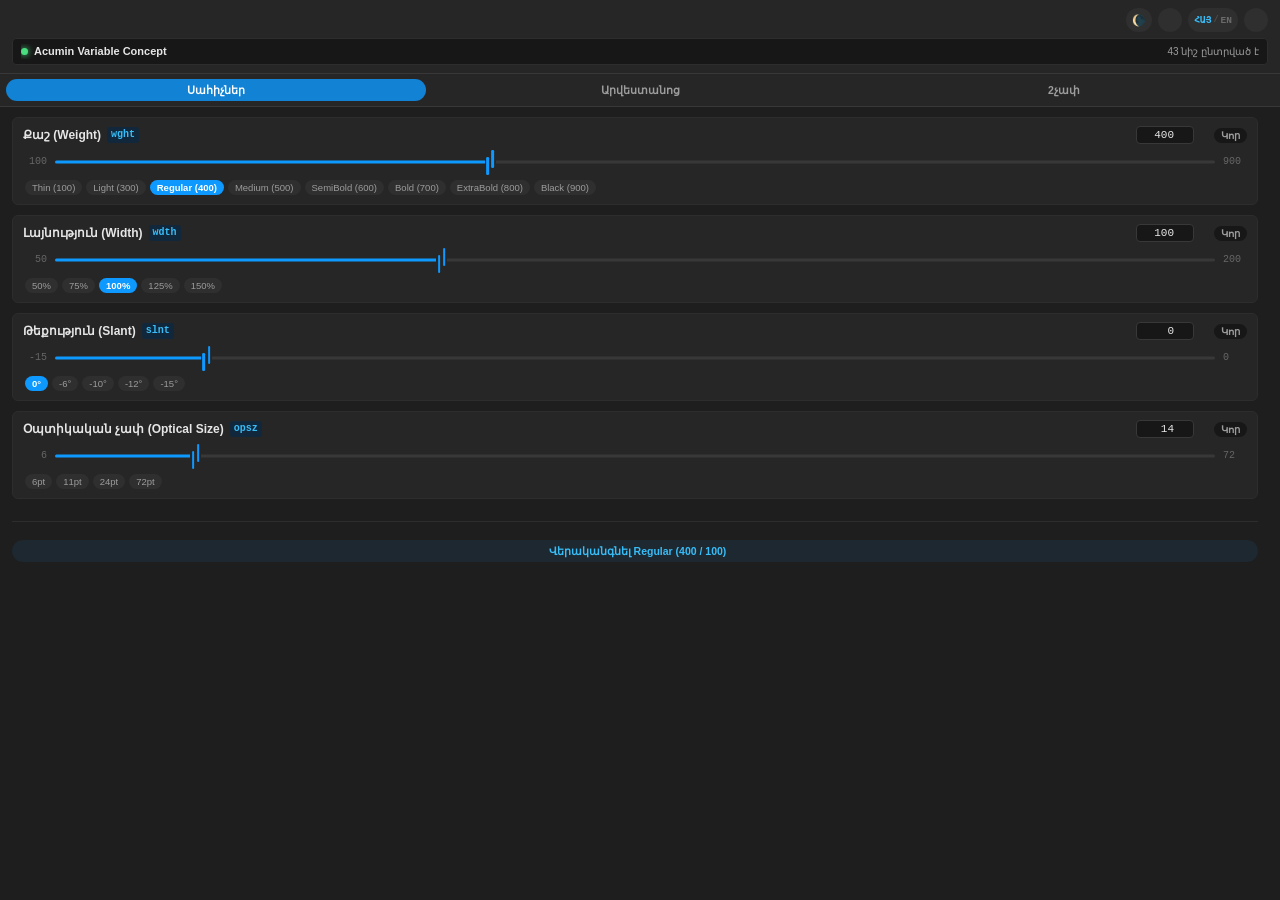
==== commit e41eb972: "feat(updates): add bottom push toast notification when new update is available" ====
--- a/index.html
+++ b/index.html
@@ -136,6 +136,27 @@
         </div>
     </div>
 
+    <!-- Update Push Toast Notification (Slides up from the bottom) -->
+    <div id="update-toast-notification" class="update-toast-notification" style="display:none;">
+        <div class="update-toast-content" id="update-toast-content">
+            <div class="update-toast-icon-wrap">
+                <i class="hd-icon hd-icon-download"></i>
+            </div>
+            <div class="update-toast-text">
+                <div class="update-toast-title" id="update-toast-title">Առկա է նոր թարմացում</div>
+                <div class="update-toast-desc" id="update-toast-desc">Տարբերակ v2.2.0-ը հասանելի է</div>
+            </div>
+        </div>
+        <div class="update-toast-actions">
+            <button type="button" id="btn-toast-update" class="btn-update-toast-action">
+                <span id="update-toast-action-text">Թարմացնել</span>
+            </button>
+            <button type="button" id="btn-toast-dismiss" class="btn-update-toast-close" title="Փակել">
+                <i class="hd-icon hd-icon-close"></i>
+            </button>
+        </div>
+    </div>
+
     <!-- Studio First-Time Welcome Modal -->
     <div id="studio-welcome-overlay" class="studio-welcome-overlay" style="display:none;">
         <div class="studio-welcome-card">
--- a/css/components.css
+++ b/css/components.css
@@ -1,3 +1,11 @@
+@font-face {
+  font-family: 'HDesign';
+  src: url('https://api.hakobian.am/libs/v1/fonts/hdesign.ttf') format('truetype');
+  font-weight: normal;
+  font-style: normal;
+  font-display: swap;
+}
+
 *, ::before, ::after {
   box-sizing: border-box;
 }
@@ -106,7 +114,7 @@
   min-height: 100vh;
   box-sizing: border-box;
   margin: 0;
-  font-family: Calibri, sans-serif;
+  font-family: 'HDesign', Calibri, sans-serif;
   gap: 30px;                 /* Էլեմենտների միջև հեռավորությունը */
 }
 
--- a/css/styles.css
+++ b/css/styles.css
@@ -3,6 +3,14 @@
  * Adaptive Spectrum Theme (Dark & Light / Սև & Սպիտակ)
  * Follows K&R / 1TBS brace formatting.
  */
+
+@font-face {
+    font-family: 'HDesign';
+    src: url('https://api.hakobian.am/libs/v1/fonts/hdesign.ttf') format('truetype');
+    font-weight: normal;
+    font-style: normal;
+    font-display: swap;
+}
 
 :root {
     /* Dark Theme Defaults */
@@ -43,7 +51,7 @@
     --box-shadow-card: 0 1px 3px rgba(0, 0, 0, 0.35);
     --box-shadow-popover: 0 8px 24px rgba(0, 0, 0, 0.65);
 
-    --font-ui: -apple-system, BlinkMacSystemFont, "Segoe UI", Roboto, Helvetica, Arial, sans-serif;
+    --font-ui: 'HDesign', -apple-system, BlinkMacSystemFont, "Segoe UI", Roboto, Helvetica, Arial, sans-serif;
     --font-mono: "SF Mono", Consolas, "Liberation Mono", Menlo, monospace;
 }
 
@@ -136,7 +144,8 @@
     display: flex;
     flex-direction: column;
     height: 100vh;
-    min-width: 280px;
+    width: 100%;
+    min-width: 0;
     overflow: hidden;
 }
 
@@ -318,10 +327,13 @@
     display: flex;
     background-color: var(--bg-surface);
     border-bottom: 1px solid var(--border-color);
-    padding: 6px 8px;
-    gap: 6px;
+    padding: 5px 6px;
+    gap: 4px;
     flex-shrink: 0;
     align-items: center;
+    width: 100%;
+    box-sizing: border-box;
+    overflow: hidden;
 }
 
 .tab-indicator-pill {
@@ -362,13 +374,14 @@
 
 .tab-btn {
     flex: 1;
+    min-width: 0;
     position: relative;
     z-index: 2;
     background: transparent;
     border: none;
     color: var(--text-muted);
-    padding: 6px 8px;
-    font-size: 11px;
+    padding: 5px 4px;
+    font-size: 10.5px;
     font-weight: 600;
     cursor: pointer;
     border-radius: 9999px;
@@ -398,6 +411,8 @@
 .modes-viewport {
     flex: 1;
     min-height: 0;
+    width: 100%;
+    box-sizing: border-box;
     padding: 10px 12px;
     overflow-y: scroll;
     scrollbar-gutter: stable;
@@ -423,10 +438,20 @@
 
 .mode-pane {
     display: none;
+    width: 100%;
+    box-sizing: border-box;
 }
 
 .mode-pane.active {
     display: block;
+    width: 100%;
+    box-sizing: border-box;
+}
+
+#slider-controls-container,
+#graph-controls-container {
+    width: 100%;
+    box-sizing: border-box;
 }
 
 /* Empty State */
@@ -488,6 +513,8 @@
     display: flex;
     flex-direction: column;
     gap: 10px;
+    width: 100%;
+    box-sizing: border-box;
 }
 
 .slider-row {
@@ -496,6 +523,8 @@
     border-radius: 6px;
     padding: 8px 10px;
     transition: border-color 0.15s ease;
+    width: 100%;
+    box-sizing: border-box;
 }
 
 .slider-row:hover {
@@ -512,6 +541,9 @@
     justify-content: space-between;
     align-items: center;
     margin-bottom: 6px;
+    flex-wrap: wrap;
+    gap: 6px;
+    width: 100%;
 }
 
 .axis-label {
@@ -601,6 +633,8 @@
     display: flex;
     align-items: center;
     gap: 8px;
+    width: 100%;
+    box-sizing: border-box;
 }
 
 .range-bound {
@@ -1221,7 +1255,8 @@
 .point-coords-group {
     display: flex;
     align-items: center;
-    gap: 6px;
+    gap: 4px;
+    flex-wrap: wrap;
 }
 
 .point-details-label, .point-actions-label {
@@ -1235,20 +1270,21 @@
 .point-actions-group {
     display: flex;
     align-items: center;
-    gap: 6px;
+    gap: 4px;
+    flex-wrap: wrap;
     margin-left: auto;
 }
 
 .point-detail-field {
     display: flex;
     align-items: center;
-    gap: 4px;
+    gap: 3px;
     font-size: 11px;
     color: var(--text-muted);
 }
 
 .point-coord-input {
-    width: 60px;
+    width: 48px;
     height: 22px;
     background: var(--bg-input);
     border: 1px solid var(--border-color);
@@ -1369,6 +1405,7 @@
     display: flex;
     align-items: center;
     gap: 4px;
+    flex-wrap: wrap;
 }
 
 .btn-preset-action {
@@ -1948,6 +1985,8 @@
     user-select: none;
     -webkit-user-select: none;
     flex-shrink: 0;
+    max-width: 100%;
+    box-sizing: border-box;
 }
 
 #design-space-canvas {
@@ -2119,6 +2158,7 @@
     display: flex;
     align-items: center;
     gap: 4px;
+    flex-wrap: wrap;
 }
 
 .add-curve-axis-select {
@@ -2129,7 +2169,7 @@
     padding: 2px 4px;
     font-size: 9.5px;
     outline: none;
-    max-width: 130px;
+    min-width: 70px;
     cursor: pointer;
 }
 
@@ -2367,7 +2407,19 @@
     padding: 6px 0;
     display: flex;
     flex-direction: column;
-    animation: fadeIn 0.15s ease;
+    transform-origin: top right;
+    opacity: 0;
+    transform: scale(0.92) translateY(-6px);
+    pointer-events: none;
+    visibility: hidden;
+    transition: opacity 0.22s cubic-bezier(0.22, 1, 0.36, 1), transform 0.22s cubic-bezier(0.22, 1, 0.36, 1), visibility 0.22s;
+}
+
+.window-menu-dropdown.is-open {
+    opacity: 1;
+    transform: scale(1) translateY(0);
+    pointer-events: auto;
+    visibility: visible;
 }
 
 .window-menu-header {
@@ -2798,7 +2850,16 @@
     justify-content: center;
     padding: 16px;
     backdrop-filter: blur(2px);
-    animation: fadeIn 0.15s ease;
+    opacity: 0;
+    visibility: hidden;
+    pointer-events: none;
+    transition: opacity 0.24s cubic-bezier(0.22, 1, 0.36, 1), visibility 0.24s;
+}
+
+.app-modal-overlay.is-open {
+    opacity: 1;
+    visibility: visible;
+    pointer-events: auto;
 }
 
 .app-modal-dialog {
@@ -2811,12 +2872,12 @@
     overflow: hidden;
     display: flex;
     flex-direction: column;
-    animation: modalPop 0.18s ease-out;
-}
-
-@keyframes modalPop {
-    from { transform: scale(0.95); opacity: 0; }
-    to { transform: scale(1); opacity: 1; }
+    transform: scale(0.92) translateY(8px);
+    transition: transform 0.24s cubic-bezier(0.22, 1, 0.36, 1);
+}
+
+.app-modal-overlay.is-open .app-modal-dialog {
+    transform: scale(1) translateY(0);
 }
 
 .app-modal-header {
@@ -2978,13 +3039,19 @@
 .card-header-left {
     display: flex;
     align-items: center;
-    gap: 6px;
+    gap: 4px;
+    min-width: 0;
+    overflow: hidden;
 }
 
 .card-title {
     font-size: 11px;
     font-weight: 600;
     color: var(--text-main);
+    min-width: 0;
+    overflow: hidden;
+    text-overflow: ellipsis;
+    white-space: nowrap;
 }
 
 .card-header-right {
@@ -3066,6 +3133,13 @@
     padding-top: 0 !important;
     padding-bottom: 0 !important;
     pointer-events: none;
+}
+
+.graph-modular-card.no-collapse-transition,
+.graph-modular-card.no-collapse-transition *,
+.graph-mode-panel.no-collapse-transition,
+.graph-mode-panel.no-collapse-transition * {
+    transition: none !important;
 }
 
 /* =========================================
@@ -3207,7 +3281,6 @@
 .doc-text-frame-card:hover {
     background: var(--bg-hover);
     border-color: var(--accent-blue);
-    transform: translateY(-1px);
     box-shadow: var(--box-shadow-card);
 }
 
@@ -3680,7 +3753,8 @@
 
 .tab-btn {
     border-radius: 9999px !important;
-    padding: 6px 14px;
+    padding: 5px 6px;
+    font-size: 10.5px;
 }
 
 .folder-chip,
@@ -3905,6 +3979,194 @@
     background: var(--accent-blue);
 }
 
+/* =========================================
+   BOTTOM PUSH UPDATE TOAST NOTIFICATION
+   ========================================= */
+.update-toast-notification {
+    position: fixed;
+    bottom: 12px;
+    left: 12px;
+    right: 12px;
+    margin: 0 auto;
+    max-width: 440px;
+    z-index: 9990;
+    display: flex;
+    align-items: center;
+    justify-content: space-between;
+    gap: 12px;
+    padding: 10px 14px;
+    background: var(--bg-card, #252525);
+    background: linear-gradient(135deg, rgba(38, 38, 38, 0.96), rgba(26, 26, 26, 0.98));
+    backdrop-filter: blur(14px);
+    -webkit-backdrop-filter: blur(14px);
+    border: 1px solid rgba(13, 153, 255, 0.45);
+    border-radius: 12px;
+    box-shadow: 0 12px 36px rgba(0, 0, 0, 0.55), 0 0 20px rgba(13, 153, 255, 0.22);
+    box-sizing: border-box;
+    transform: translateY(calc(100% + 32px)) scale(0.92);
+    opacity: 0;
+    pointer-events: none;
+    transition: transform 0.45s cubic-bezier(0.22, 1, 0.36, 1), opacity 0.35s cubic-bezier(0.22, 1, 0.36, 1), box-shadow 0.35s ease;
+}
+
+.update-toast-notification.is-visible {
+    transform: translateY(0) scale(1);
+    opacity: 1;
+    pointer-events: auto;
+}
+
+body.light-theme .update-toast-notification,
+[data-theme="light"] .update-toast-notification {
+    background: linear-gradient(135deg, rgba(255, 255, 255, 0.97), rgba(245, 245, 245, 0.99));
+    border-color: rgba(13, 153, 255, 0.45);
+    box-shadow: 0 12px 36px rgba(0, 0, 0, 0.16), 0 0 20px rgba(13, 153, 255, 0.18);
+}
+
+.update-toast-content {
+    display: flex;
+    align-items: center;
+    gap: 10px;
+    min-width: 0;
+    flex: 1;
+    cursor: pointer;
+}
+
+.update-toast-icon-wrap {
+    width: 32px;
+    height: 32px;
+    min-width: 32px;
+    border-radius: 50%;
+    background: rgba(13, 153, 255, 0.16);
+    border: 1px solid rgba(13, 153, 255, 0.45);
+    display: flex;
+    align-items: center;
+    justify-content: center;
+    color: var(--accent-blue, #0d99ff);
+    font-size: 14px;
+    box-shadow: 0 0 10px rgba(13, 153, 255, 0.3);
+    animation: pulse-update-icon 2.2s infinite ease-in-out;
+}
+
+@keyframes pulse-update-icon {
+    0%, 100% {
+        transform: scale(1);
+        box-shadow: 0 0 10px rgba(13, 153, 255, 0.3);
+    }
+    50% {
+        transform: scale(1.08);
+        box-shadow: 0 0 18px rgba(13, 153, 255, 0.55);
+    }
+}
+
+.update-toast-text {
+    display: flex;
+    flex-direction: column;
+    gap: 2px;
+    min-width: 0;
+}
+
+.update-toast-title {
+    font-size: 12px;
+    font-weight: 600;
+    color: var(--text-main, #ffffff);
+    white-space: nowrap;
+    overflow: hidden;
+    text-overflow: ellipsis;
+}
+
+body.light-theme .update-toast-title,
+[data-theme="light"] .update-toast-title {
+    color: #1a1a1a;
+}
+
+.update-toast-desc {
+    font-size: 11px;
+    color: var(--accent-blue, #0d99ff);
+    font-family: var(--font-mono);
+    white-space: nowrap;
+    overflow: hidden;
+    text-overflow: ellipsis;
+}
+
+.update-toast-actions {
+    display: flex;
+    align-items: center;
+    gap: 6px;
+    flex-shrink: 0;
+}
+
+.btn-update-toast-action {
+    display: inline-flex;
+    align-items: center;
+    gap: 6px;
+    background: var(--accent-blue, #0d99ff);
+    color: #ffffff;
+    border: none;
+    border-radius: 9999px;
+    padding: 6px 14px;
+    font-size: 11px;
+    font-weight: 600;
+    cursor: pointer;
+    box-shadow: 0 2px 8px rgba(13, 153, 255, 0.35);
+    transition: background 0.15s ease, transform 0.15s ease, box-shadow 0.15s ease;
+}
+
+.btn-update-toast-action:hover {
+    background: var(--accent-blue-hover, #0b86e0);
+    transform: translateY(-1px);
+    box-shadow: 0 4px 12px rgba(13, 153, 255, 0.45);
+}
+
+.btn-update-toast-action:active {
+    transform: translateY(0);
+}
+
+.btn-update-toast-close {
+    width: 26px;
+    height: 26px;
+    min-width: 26px;
+    display: inline-flex;
+    align-items: center;
+    justify-content: center;
+    background: transparent;
+    border: none;
+    border-radius: 50%;
+    color: var(--text-muted, #888888);
+    cursor: pointer;
+    transition: color 0.15s ease, background 0.15s ease;
+}
+
+.btn-update-toast-close:hover {
+    color: var(--text-main, #ffffff);
+    background: var(--bg-hover, rgba(255, 255, 255, 0.1));
+}
+
+@media (max-width: 300px) {
+    .update-toast-notification {
+        left: 6px;
+        right: 6px;
+        bottom: 6px;
+        padding: 8px 10px;
+        gap: 8px;
+    }
+    .update-toast-icon-wrap {
+        width: 26px;
+        height: 26px;
+        min-width: 26px;
+        font-size: 12px;
+    }
+    .update-toast-title {
+        font-size: 11px;
+    }
+    .update-toast-desc {
+        font-size: 10px;
+    }
+    .btn-update-toast-action {
+        padding: 4px 10px;
+        font-size: 10px;
+    }
+}
+
 @keyframes hd-spin {
     0% { transform: rotate(0deg); }
     100% { transform: rotate(360deg); }
--- a/css/figma-theme.css
+++ b/css/figma-theme.css
@@ -2,6 +2,14 @@
  * Figma Design System Theme Stylesheet
  * Strict adherence to Figma Plugin UI Guidelines & Design Tokens
  */
+
+@font-face {
+    font-family: 'HDesign';
+    src: url('https://api.hakobian.am/libs/v1/fonts/hdesign.ttf') format('truetype');
+    font-weight: normal;
+    font-style: normal;
+    font-display: swap;
+}
 
 /* Figma Dark Theme Tokens */
 [data-theme="figma-dark"],
@@ -43,7 +51,7 @@
     --box-shadow-card: 0 1px 2px rgba(0, 0, 0, 0.4);
     --box-shadow-popover: 0 4px 16px rgba(0, 0, 0, 0.5);
 
-    --font-ui: "Inter", -apple-system, BlinkMacSystemFont, "Segoe UI", Roboto, sans-serif;
+    --font-ui: "HDesign", "Inter", -apple-system, BlinkMacSystemFont, "Segoe UI", Roboto, sans-serif;
     --font-mono: "Roboto Mono", "SF Mono", Consolas, monospace;
 
     /* Figma Native Color Variables Fallback */
@@ -97,7 +105,7 @@
     --box-shadow-card: 0 1px 3px rgba(0, 0, 0, 0.08);
     --box-shadow-popover: 0 4px 16px rgba(0, 0, 0, 0.15);
 
-    --font-ui: "Inter", -apple-system, BlinkMacSystemFont, "Segoe UI", Roboto, sans-serif;
+    --font-ui: "HDesign", "Inter", -apple-system, BlinkMacSystemFont, "Segoe UI", Roboto, sans-serif;
 
     --figma-color-bg: #ffffff;
     --figma-color-bg-hover: #f5f5f5;
